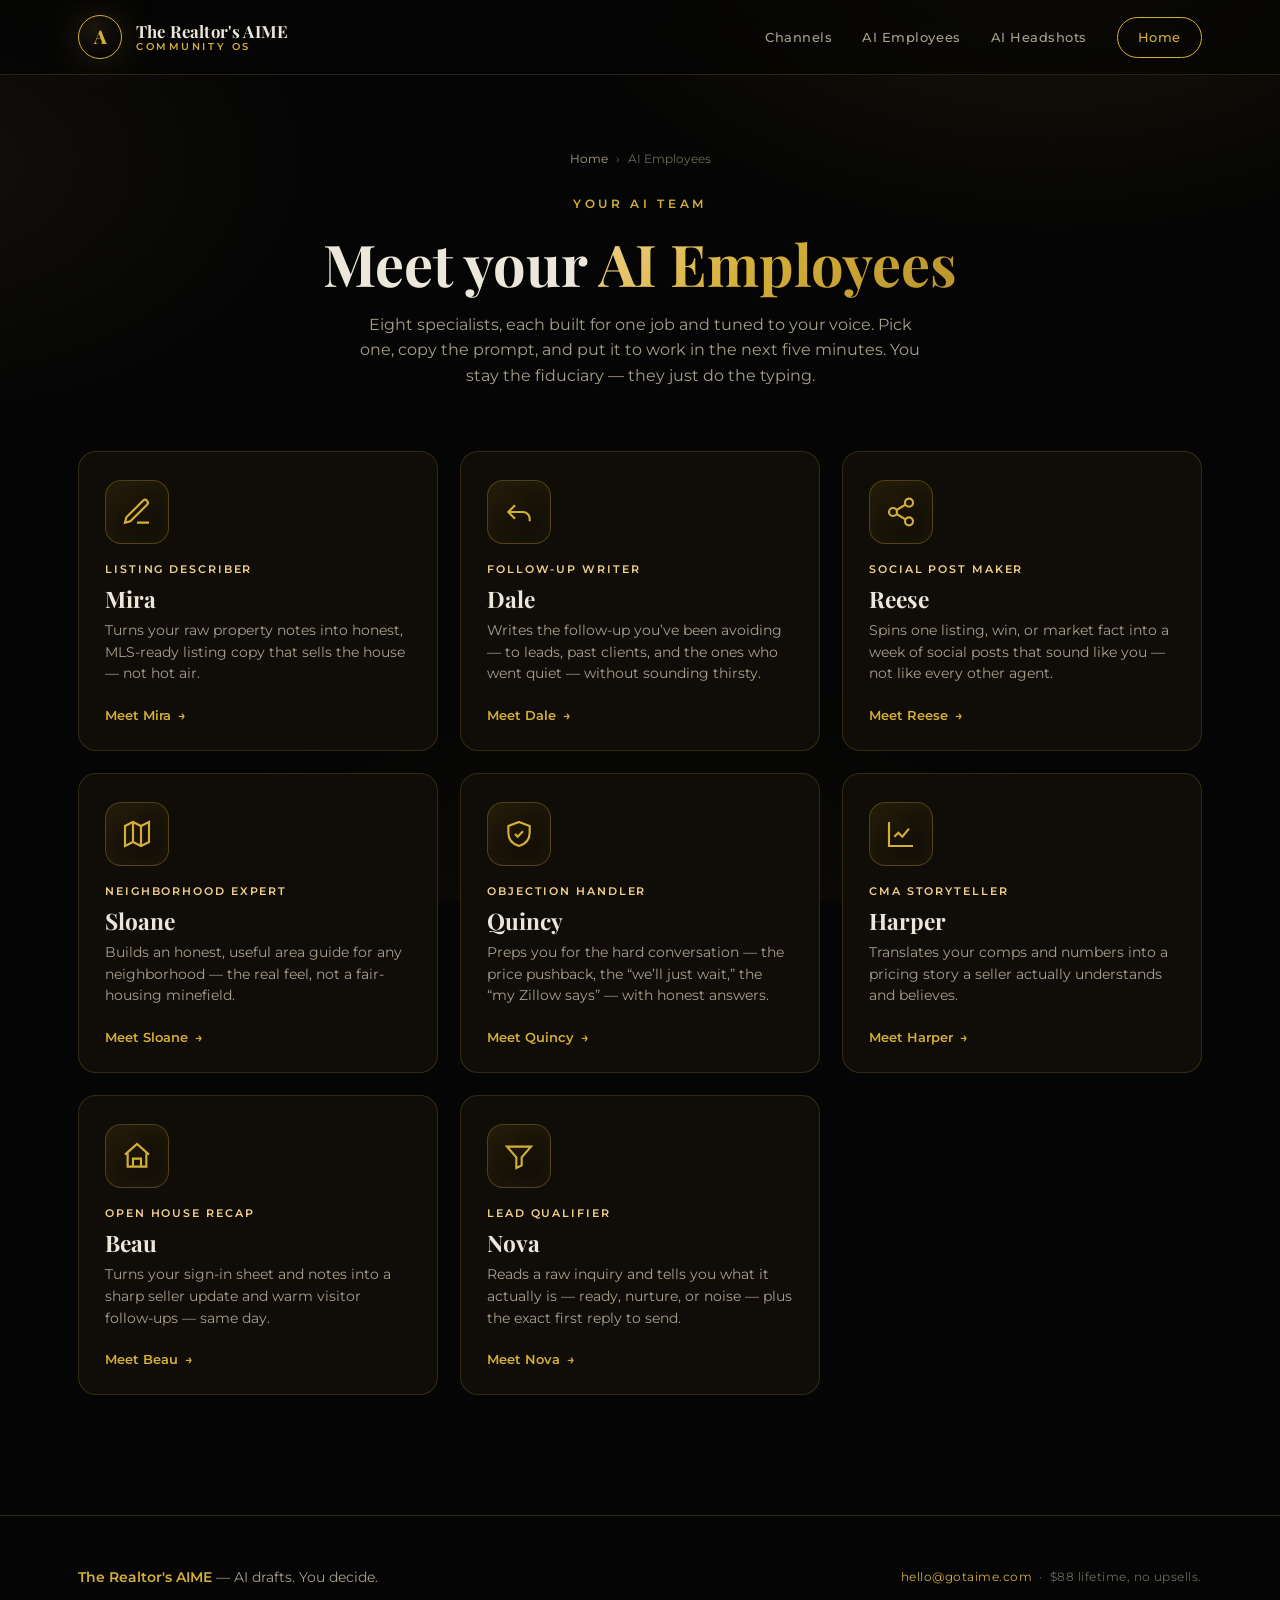
==== ai-employees.html @ 7428f598 "The Realtor's AIME — installable community PWA Gold-on-black branded community hub: channel tiles, 8" ====
<!DOCTYPE html>
<html lang="en">
<head>
  <meta charset="UTF-8" />
  <meta name="viewport" content="width=device-width, initial-scale=1.0, viewport-fit=cover" />
  <title>AI Employees · The Realtor's AIME</title>
  <meta name="description" content="Meet your AI team — listing copy, follow-ups, social, CMAs and more. Each one comes with a real, ready-to-paste prompt built for realtors." />

  <!-- PWA -->
  <link rel="manifest" href="manifest.webmanifest" />
  <meta name="theme-color" content="#050505" />
  <meta name="apple-mobile-web-app-capable" content="yes" />
  <meta name="apple-mobile-web-app-status-bar-style" content="black-translucent" />
  <meta name="apple-mobile-web-app-title" content="Realtor's AIME" />
  <link rel="apple-touch-icon" href="assets/img/apple-touch-icon.png" />
  <link rel="icon" type="image/png" href="assets/img/favicon-48.png" />

  <link rel="preconnect" href="https://fonts.googleapis.com" />
  <link rel="preconnect" href="https://fonts.gstatic.com" crossorigin />
  <link href="https://fonts.googleapis.com/css2?family=Playfair+Display:wght@600;700;800&family=Montserrat:wght@400;500;600;700&display=swap" rel="stylesheet" />
  <link rel="stylesheet" href="assets/css/styles.css" />
</head>
<body>

  <!-- ============ HEADER ============ -->
  <header class="site-header">
    <div class="wrap">
      <a class="brand-lockup" href="index.html">
        <span class="emblem"><span>A</span></span>
        <span class="brand-names">
          <span class="b1">The Realtor's AIME</span>
          <span class="b2">Community OS</span>
        </span>
      </a>
      <nav class="header-nav">
        <a href="index.html#channels">Channels</a>
        <a href="ai-employees.html">AI Employees</a>
        <a href="https://headshots.gotaime.com" target="_blank" rel="noopener">AI Headshots</a>
        <button class="install-btn" id="installBtn" hidden type="button">Install app</button>
        <a class="header-cta" href="index.html">Home</a>
      </nav>
    </div>
  </header>

  <!-- ============ PAGE HERO ============ -->
  <section class="page-hero">
    <div class="wrap">
      <div class="breadcrumb">
        <a href="index.html">Home</a> <span>&rsaquo;</span> <span>AI Employees</span>
      </div>
      <div class="eyebrow" style="margin-bottom:18px;">Your AI Team</div>
      <h1>Meet your <span class="gold-text">AI Employees</span></h1>
      <p>
        Eight specialists, each built for one job and tuned to your voice. Pick one,
        copy the prompt, and put it to work in the next five minutes. You stay the
        fiduciary — they just do the typing.
      </p>
    </div>
  </section>

  <!-- ============ GALLERY + DETAIL (hash-routed) ============ -->
  <main class="wrap">
    <!-- Gallery (default view) -->
    <div id="gallery-wrap">
      <section class="employee-grid" id="employee-gallery"><!-- cards injected by app.js --></section>
    </div>

    <!-- Detail view (swaps in on #employee-id) -->
    <section class="detail-view" id="employee-detail"><!-- injected by app.js --></section>
  </main>

  <!-- ============ FOOTER ============ -->
  <footer class="site-footer">
    <div class="wrap">
      <div class="footer-tag">
        <strong>The Realtor's AIME</strong> — AI drafts. You decide.
      </div>
      <div class="footer-meta">
        <a href="mailto:hello@gotaime.com">hello@gotaime.com</a> &nbsp;·&nbsp; $88 lifetime, no upsells.
      </div>
    </div>
  </footer>

  <script src="assets/js/employees.js"></script>
  <script src="assets/js/app.js"></script>
  <script src="assets/js/pwa.js"></script>
</body>
</html>
---- assets/css/styles.css ----
/* =====================================================================
   The Realtor's AIME — Community OS
   Brand: Classic GOLD on BLACK (sub-brand, NOT parent rose gold)
   Fonts: Playfair Display (serif headers) + Montserrat (sans body)
   ===================================================================== */

:root {
  /* Core palette (from the build brief) */
  --black:        #050505;   /* Midnight Black — base background */
  --gold:         #D4AF37;   /* Luxury Gold metallic — primary */
  --champagne:    #F1D18A;   /* Champagne Gold — secondary */
  --glow:         #FFD76A;   /* Accent Glow Gold — highlights */

  /* Supporting tones */
  --near-black:   #0C0A07;
  --panel:        #100D08;
  --panel-2:      #15110A;
  --hairline:     rgba(212, 175, 55, 0.18);
  --hairline-2:   rgba(212, 175, 55, 0.32);
  --text:         #ECE7DA;
  --text-muted:   #A89F8C;
  --text-dim:     #6E685A;

  /* Effects */
  --gold-grad:    linear-gradient(135deg, #F1D18A 0%, #D4AF37 45%, #B8932E 100%);
  --gold-grad-soft: linear-gradient(135deg, rgba(241,209,138,0.16), rgba(212,175,55,0.04));
  --glow-shadow:  0 0 40px rgba(212, 175, 55, 0.18);
  --card-shadow:  0 18px 50px rgba(0, 0, 0, 0.55);

  --serif: 'Playfair Display', Georgia, serif;
  --sans:  'Montserrat', -apple-system, BlinkMacSystemFont, 'Segoe UI', sans-serif;

  --radius:   18px;
  --radius-sm: 12px;
  --maxw:     1180px;
}

* { box-sizing: border-box; margin: 0; padding: 0; }

html { scroll-behavior: smooth; }

body {
  font-family: var(--sans);
  background: var(--black);
  color: var(--text);
  line-height: 1.6;
  -webkit-font-smoothing: antialiased;
  overflow-x: hidden;
}

/* Ambient gold glow fields layered over the black */
body::before {
  content: '';
  position: fixed;
  inset: 0;
  z-index: 0;
  pointer-events: none;
  background:
    radial-gradient(900px 540px at 82% -8%, rgba(212,175,55,0.10), transparent 60%),
    radial-gradient(760px 500px at -6% 18%, rgba(241,209,138,0.06), transparent 55%),
    radial-gradient(1000px 700px at 50% 120%, rgba(255,215,106,0.05), transparent 60%);
}

img { max-width: 100%; display: block; }
a { color: inherit; text-decoration: none; }

.wrap {
  position: relative;
  z-index: 1;
  width: 100%;
  max-width: var(--maxw);
  margin: 0 auto;
  padding: 0 28px;
}

/* ---------- Typography helpers ---------- */
h1, h2, h3 { font-family: var(--serif); font-weight: 700; line-height: 1.12; }

.eyebrow {
  font-family: var(--sans);
  font-size: 0.72rem;
  letter-spacing: 0.32em;
  text-transform: uppercase;
  color: var(--gold);
  font-weight: 600;
}

.gold-text {
  background: var(--gold-grad);
  -webkit-background-clip: text;
  background-clip: text;
  -webkit-text-fill-color: transparent;
  color: var(--gold);
}

/* =====================================================================
   HEADER
   ===================================================================== */
.site-header {
  position: sticky;
  top: 0;
  z-index: 50;
  backdrop-filter: blur(14px);
  background: rgba(5, 5, 5, 0.72);
  border-bottom: 1px solid var(--hairline);
}
.site-header .wrap {
  display: flex;
  align-items: center;
  justify-content: space-between;
  height: 74px;
}
.brand-lockup { display: flex; align-items: center; gap: 14px; }

.emblem {
  width: 44px; height: 44px;
  border-radius: 50%;
  display: grid; place-items: center;
  background: radial-gradient(circle at 35% 30%, #1c160b, #050505 75%);
  border: 1.5px solid var(--gold);
  box-shadow: var(--glow-shadow);
  flex-shrink: 0;
}
.emblem span {
  font-family: var(--serif);
  font-weight: 800;
  font-size: 1.18rem;
  color: var(--gold);
  line-height: 1;
}
.brand-names { display: flex; flex-direction: column; line-height: 1.1; }
.brand-names .b1 {
  font-family: var(--serif);
  font-size: 1.05rem;
  font-weight: 700;
  color: var(--text);
  letter-spacing: 0.01em;
}
.brand-names .b2 {
  font-size: 0.62rem;
  letter-spacing: 0.26em;
  text-transform: uppercase;
  color: var(--gold);
  font-weight: 600;
}

.header-nav { display: flex; align-items: center; gap: 30px; }
.header-nav a {
  font-size: 0.82rem;
  font-weight: 500;
  color: var(--text-muted);
  letter-spacing: 0.04em;
  transition: color 0.2s;
}
.header-nav a:hover { color: var(--gold); }
.header-cta {
  padding: 9px 20px;
  border-radius: 100px;
  border: 1px solid var(--gold);
  color: var(--gold) !important;
  font-weight: 600;
}
.header-cta:hover { background: var(--gold-grad); color: var(--black) !important; }

/* =====================================================================
   HERO (home hub)
   ===================================================================== */
.hero {
  position: relative;
  padding: 96px 0 60px;
  text-align: center;
}
.hero .eyebrow { margin-bottom: 22px; }
.hero h1 {
  font-size: clamp(2.6rem, 6.2vw, 4.7rem);
  letter-spacing: -0.015em;
  margin-bottom: 22px;
}
.hero h1 .line2 { display: block; }
.hero p.lede {
  max-width: 640px;
  margin: 0 auto 14px;
  color: var(--text-muted);
  font-size: 1.08rem;
}
.hero .sub {
  color: var(--text-dim);
  font-size: 0.86rem;
  letter-spacing: 0.04em;
}

.hairline-divider {
  width: 100%;
  height: 1px;
  background: linear-gradient(90deg, transparent, var(--hairline-2), transparent);
  margin: 44px 0;
}

/* =====================================================================
   CHANNEL TILES (the core "each channel = its own page" concept)
   ===================================================================== */
.section-head { text-align: center; margin-bottom: 46px; }
.section-head h2 {
  font-size: clamp(1.9rem, 3.6vw, 2.7rem);
  margin-bottom: 14px;
}
.section-head p {
  color: var(--text-muted);
  max-width: 560px;
  margin: 0 auto;
}

.channel-grid {
  display: grid;
  grid-template-columns: repeat(3, 1fr);
  gap: 22px;
  padding-bottom: 30px;
}

.channel-tile {
  position: relative;
  display: flex;
  flex-direction: column;
  justify-content: space-between;
  min-height: 232px;
  padding: 28px;
  border-radius: var(--radius);
  background: var(--panel);
  border: 1px solid var(--hairline);
  overflow: hidden;
  transition: transform 0.32s cubic-bezier(.2,.7,.3,1), border-color 0.3s, box-shadow 0.32s;
}
.channel-tile::after {
  content: '';
  position: absolute;
  inset: 0;
  background: var(--gold-grad-soft);
  opacity: 0;
  transition: opacity 0.32s;
  pointer-events: none;
}
.channel-tile:hover {
  transform: translateY(-7px);
  border-color: var(--hairline-2);
  box-shadow: var(--card-shadow), var(--glow-shadow);
}
.channel-tile:hover::after { opacity: 1; }

.channel-tile.is-live { border-color: var(--hairline-2); }
.channel-tile.is-live::before {
  content: '';
  position: absolute;
  top: 0; left: 0; right: 0;
  height: 3px;
  background: var(--gold-grad);
}

.tile-icon {
  width: 56px; height: 56px;
  border-radius: 14px;
  display: grid; place-items: center;
  background: var(--gold-grad-soft);
  border: 1px solid var(--hairline-2);
  margin-bottom: 18px;
  position: relative;
  z-index: 1;
}
.tile-icon svg { width: 28px; height: 28px; stroke: var(--gold); fill: none; stroke-width: 1.7; }

.tile-body { position: relative; z-index: 1; }
.channel-tile h3 {
  font-size: 1.5rem;
  margin-bottom: 8px;
  color: var(--text);
}
.channel-tile p {
  font-size: 0.9rem;
  color: var(--text-muted);
  line-height: 1.5;
}

.tile-foot {
  position: relative;
  z-index: 1;
  margin-top: 22px;
  display: flex;
  align-items: center;
  justify-content: space-between;
}
.tile-link {
  font-size: 0.82rem;
  font-weight: 600;
  color: var(--gold);
  letter-spacing: 0.03em;
  display: inline-flex;
  align-items: center;
  gap: 7px;
}
.tile-link .arrow { transition: transform 0.25s; }
.channel-tile:hover .tile-link .arrow { transform: translateX(4px); }

.tile-badge {
  font-size: 0.62rem;
  letter-spacing: 0.16em;
  text-transform: uppercase;
  font-weight: 600;
  padding: 4px 10px;
  border-radius: 100px;
}
.tile-badge.live   { background: var(--gold-grad); color: var(--black); }
.tile-badge.soon   { background: rgba(168,159,140,0.12); color: var(--text-dim); border: 1px solid var(--hairline); }

/* =====================================================================
   STRIP / value row
   ===================================================================== */
.value-strip {
  display: grid;
  grid-template-columns: repeat(3, 1fr);
  gap: 1px;
  background: var(--hairline);
  border: 1px solid var(--hairline);
  border-radius: var(--radius);
  overflow: hidden;
  margin: 30px 0 80px;
}
.value-cell {
  background: var(--near-black);
  padding: 30px 26px;
  text-align: center;
}
.value-cell .num {
  font-family: var(--serif);
  font-size: 2.2rem;
  font-weight: 700;
  color: var(--gold);
  margin-bottom: 4px;
}
.value-cell .lbl {
  font-size: 0.78rem;
  letter-spacing: 0.06em;
  color: var(--text-muted);
}

/* =====================================================================
   FOOTER
   ===================================================================== */
.site-footer {
  position: relative;
  z-index: 1;
  border-top: 1px solid var(--hairline);
  padding: 50px 0 60px;
  margin-top: 30px;
}
.site-footer .wrap {
  display: flex;
  flex-wrap: wrap;
  gap: 24px;
  align-items: center;
  justify-content: space-between;
}
.footer-tag { color: var(--text-muted); font-size: 0.86rem; }
.footer-tag strong { color: var(--gold); font-weight: 600; }
.footer-meta { color: var(--text-dim); font-size: 0.78rem; letter-spacing: 0.04em; }
.footer-meta a { color: var(--gold); }

/* =====================================================================
   AI EMPLOYEES — gallery page
   ===================================================================== */
.page-hero {
  padding: 70px 0 36px;
  text-align: center;
}
.breadcrumb {
  display: inline-flex;
  align-items: center;
  gap: 8px;
  font-size: 0.78rem;
  color: var(--text-dim);
  margin-bottom: 26px;
}
.breadcrumb a { color: var(--text-muted); }
.breadcrumb a:hover { color: var(--gold); }
.page-hero h1 { font-size: clamp(2.3rem, 5vw, 3.6rem); margin-bottom: 16px; }
.page-hero p { color: var(--text-muted); max-width: 580px; margin: 0 auto; }

.employee-grid {
  display: grid;
  grid-template-columns: repeat(3, 1fr);
  gap: 22px;
  padding: 26px 0 90px;
}

.emp-card {
  position: relative;
  display: flex;
  flex-direction: column;
  padding: 28px 26px 24px;
  border-radius: var(--radius);
  background: var(--panel);
  border: 1px solid var(--hairline);
  cursor: pointer;
  overflow: hidden;
  transition: transform 0.3s cubic-bezier(.2,.7,.3,1), border-color 0.3s, box-shadow 0.3s;
}
.emp-card::after {
  content: '';
  position: absolute; inset: 0;
  background: var(--gold-grad-soft);
  opacity: 0; transition: opacity 0.3s; pointer-events: none;
}
.emp-card:hover {
  transform: translateY(-6px);
  border-color: var(--hairline-2);
  box-shadow: var(--card-shadow), var(--glow-shadow);
}
.emp-card:hover::after { opacity: 1; }

.emp-avatar {
  width: 64px; height: 64px;
  border-radius: 16px;
  display: grid; place-items: center;
  background: radial-gradient(circle at 35% 30%, #1f1809, #0a0805);
  border: 1px solid var(--hairline-2);
  margin-bottom: 18px;
  position: relative; z-index: 1;
  box-shadow: inset 0 0 22px rgba(212,175,55,0.10);
}
.emp-avatar svg { width: 32px; height: 32px; stroke: var(--gold); fill: none; stroke-width: 1.6; }

.emp-card .emp-role {
  position: relative; z-index: 1;
  font-size: 0.66rem;
  letter-spacing: 0.18em;
  text-transform: uppercase;
  color: var(--champagne);
  font-weight: 600;
  margin-bottom: 7px;
}
.emp-card h3 {
  position: relative; z-index: 1;
  font-size: 1.42rem;
  margin-bottom: 9px;
}
.emp-card .emp-does {
  position: relative; z-index: 1;
  font-size: 0.9rem;
  color: var(--text-muted);
  line-height: 1.5;
  flex-grow: 1;
}
.emp-meet {
  position: relative; z-index: 1;
  margin-top: 20px;
  display: inline-flex;
  align-items: center;
  justify-content: space-between;
  width: 100%;
}
.emp-meet .btn-ghost {
  font-size: 0.82rem;
  font-weight: 600;
  color: var(--gold);
  display: inline-flex;
  align-items: center;
  gap: 7px;
}
.emp-meet .arrow { transition: transform 0.25s; }
.emp-card:hover .emp-meet .arrow { transform: translateX(4px); }

/* =====================================================================
   EMPLOYEE DETAIL VIEW (hash-routed, swaps in over gallery)
   ===================================================================== */
.detail-view { display: none; padding: 60px 0 90px; }
.detail-view.active { display: block; animation: fadeUp 0.4s ease; }

@keyframes fadeUp {
  from { opacity: 0; transform: translateY(16px); }
  to   { opacity: 1; transform: translateY(0); }
}

.back-link {
  display: inline-flex;
  align-items: center;
  gap: 9px;
  font-size: 0.82rem;
  font-weight: 600;
  color: var(--text-muted);
  margin-bottom: 34px;
  transition: color 0.2s, gap 0.2s;
}
.back-link:hover { color: var(--gold); gap: 13px; }

.detail-head {
  display: flex;
  align-items: flex-start;
  gap: 26px;
  margin-bottom: 38px;
  flex-wrap: wrap;
}
.detail-avatar {
  width: 92px; height: 92px;
  border-radius: 22px;
  display: grid; place-items: center;
  background: radial-gradient(circle at 35% 30%, #221a09, #0a0805);
  border: 1.5px solid var(--gold);
  box-shadow: var(--glow-shadow);
  flex-shrink: 0;
}
.detail-avatar svg { width: 46px; height: 46px; stroke: var(--gold); fill: none; stroke-width: 1.5; }

.detail-titles { flex: 1; min-width: 260px; }
.detail-titles .emp-role {
  font-size: 0.7rem;
  letter-spacing: 0.2em;
  text-transform: uppercase;
  color: var(--champagne);
  font-weight: 600;
  margin-bottom: 8px;
}
.detail-titles h1 { font-size: clamp(2rem, 4.4vw, 3rem); margin-bottom: 12px; }
.detail-titles .tagline { color: var(--text-muted); font-size: 1.04rem; max-width: 620px; }

.detail-grid {
  display: grid;
  grid-template-columns: 1.55fr 1fr;
  gap: 30px;
  align-items: start;
}

.detail-panel {
  background: var(--panel);
  border: 1px solid var(--hairline);
  border-radius: var(--radius);
  padding: 30px 30px 32px;
}
.detail-panel h4 {
  font-family: var(--sans);
  font-size: 0.74rem;
  letter-spacing: 0.18em;
  text-transform: uppercase;
  color: var(--gold);
  font-weight: 600;
  margin-bottom: 18px;
  display: flex; align-items: center; gap: 10px;
}
.detail-panel h4::before {
  content: '';
  width: 22px; height: 2px;
  background: var(--gold-grad);
  display: inline-block;
}

.detail-panel ul { list-style: none; }
.detail-panel li {
  position: relative;
  padding-left: 26px;
  margin-bottom: 13px;
  color: var(--text-muted);
  font-size: 0.93rem;
  line-height: 1.55;
}
.detail-panel li::before {
  content: '';
  position: absolute;
  left: 4px; top: 9px;
  width: 7px; height: 7px;
  border-radius: 50%;
  background: var(--gold-grad);
}

/* Prompt box — matches OG: black bg, gold border, floating label, copy button */
.prompt-box {
  position: relative;
  background: var(--black);
  border: 1px solid var(--hairline-2);
  border-radius: var(--radius-sm);
  padding: 30px 24px 24px;
  margin-top: 6px;
}
.prompt-label {
  position: absolute;
  top: -11px; left: 20px;
  background: var(--gold-grad);
  color: var(--black);
  font-size: 0.64rem;
  letter-spacing: 0.16em;
  text-transform: uppercase;
  font-weight: 700;
  padding: 4px 13px;
  border-radius: 100px;
}
.copy-button {
  position: absolute;
  top: 14px; right: 14px;
  background: transparent;
  border: 1px solid var(--hairline-2);
  color: var(--gold);
  font-family: var(--sans);
  font-size: 0.72rem;
  font-weight: 600;
  letter-spacing: 0.04em;
  padding: 7px 14px;
  border-radius: 100px;
  cursor: pointer;
  transition: all 0.2s;
}
.copy-button:hover { background: var(--gold-grad); color: var(--black); border-color: transparent; }
.copy-button.copied { background: var(--gold-grad); color: var(--black); border-color: transparent; }

.prompt-text {
  font-family: 'SFMono-Regular', ui-monospace, 'Cascadia Code', Consolas, monospace;
  font-size: 0.84rem;
  line-height: 1.7;
  color: var(--text);
  white-space: pre-wrap;
  word-wrap: break-word;
  margin-top: 12px;
}

.detail-side .detail-panel + .detail-panel { margin-top: 22px; }

.fid-note {
  margin-top: 22px;
  background: var(--gold-grad-soft);
  border: 1px solid var(--hairline-2);
  border-radius: var(--radius-sm);
  padding: 20px 22px;
}
.fid-note .t {
  font-family: var(--serif);
  font-size: 1.02rem;
  color: var(--gold);
  margin-bottom: 6px;
}
.fid-note p { font-size: 0.86rem; color: var(--text-muted); }

.tag-row { display: flex; flex-wrap: wrap; gap: 9px; }
.chip {
  font-size: 0.72rem;
  color: var(--champagne);
  border: 1px solid var(--hairline);
  background: rgba(241,209,138,0.04);
  padding: 6px 13px;
  border-radius: 100px;
}

/* =====================================================================
   RESPONSIVE
   ===================================================================== */
@media (max-width: 940px) {
  .channel-grid, .employee-grid { grid-template-columns: repeat(2, 1fr); }
  .detail-grid { grid-template-columns: 1fr; }
  .value-strip { grid-template-columns: 1fr; }
}
@media (max-width: 620px) {
  .wrap { padding: 0 18px; }
  .header-nav { gap: 16px; }
  .header-nav a:not(.header-cta) { display: none; }
  .channel-grid, .employee-grid { grid-template-columns: 1fr; }
  .hero { padding: 64px 0 40px; }
  .detail-head { gap: 18px; }
  .detail-avatar { width: 72px; height: 72px; }
  .hero-wordmark { width: 200px; }
}

/* =====================================================================
   ADDED: hero wordmark image + PWA install button
   ===================================================================== */
.hero-wordmark {
  width: 300px;
  max-width: 70%;
  height: auto;
  margin: 0 auto 26px;
  filter: drop-shadow(0 8px 40px rgba(212, 175, 55, 0.22));
  animation: floatIn 0.9s cubic-bezier(.2,.7,.3,1) both;
}
@keyframes floatIn {
  from { opacity: 0; transform: translateY(14px) scale(0.98); }
  to   { opacity: 1; transform: translateY(0) scale(1); }
}

.install-btn {
  font-family: var(--sans);
  font-size: 0.8rem;
  font-weight: 600;
  letter-spacing: 0.03em;
  color: var(--black);
  background: var(--gold-grad);
  border: none;
  padding: 9px 18px;
  border-radius: 100px;
  cursor: pointer;
  transition: transform 0.2s, box-shadow 0.2s;
}
.install-btn:hover { transform: translateY(-1px); box-shadow: var(--glow-shadow); }
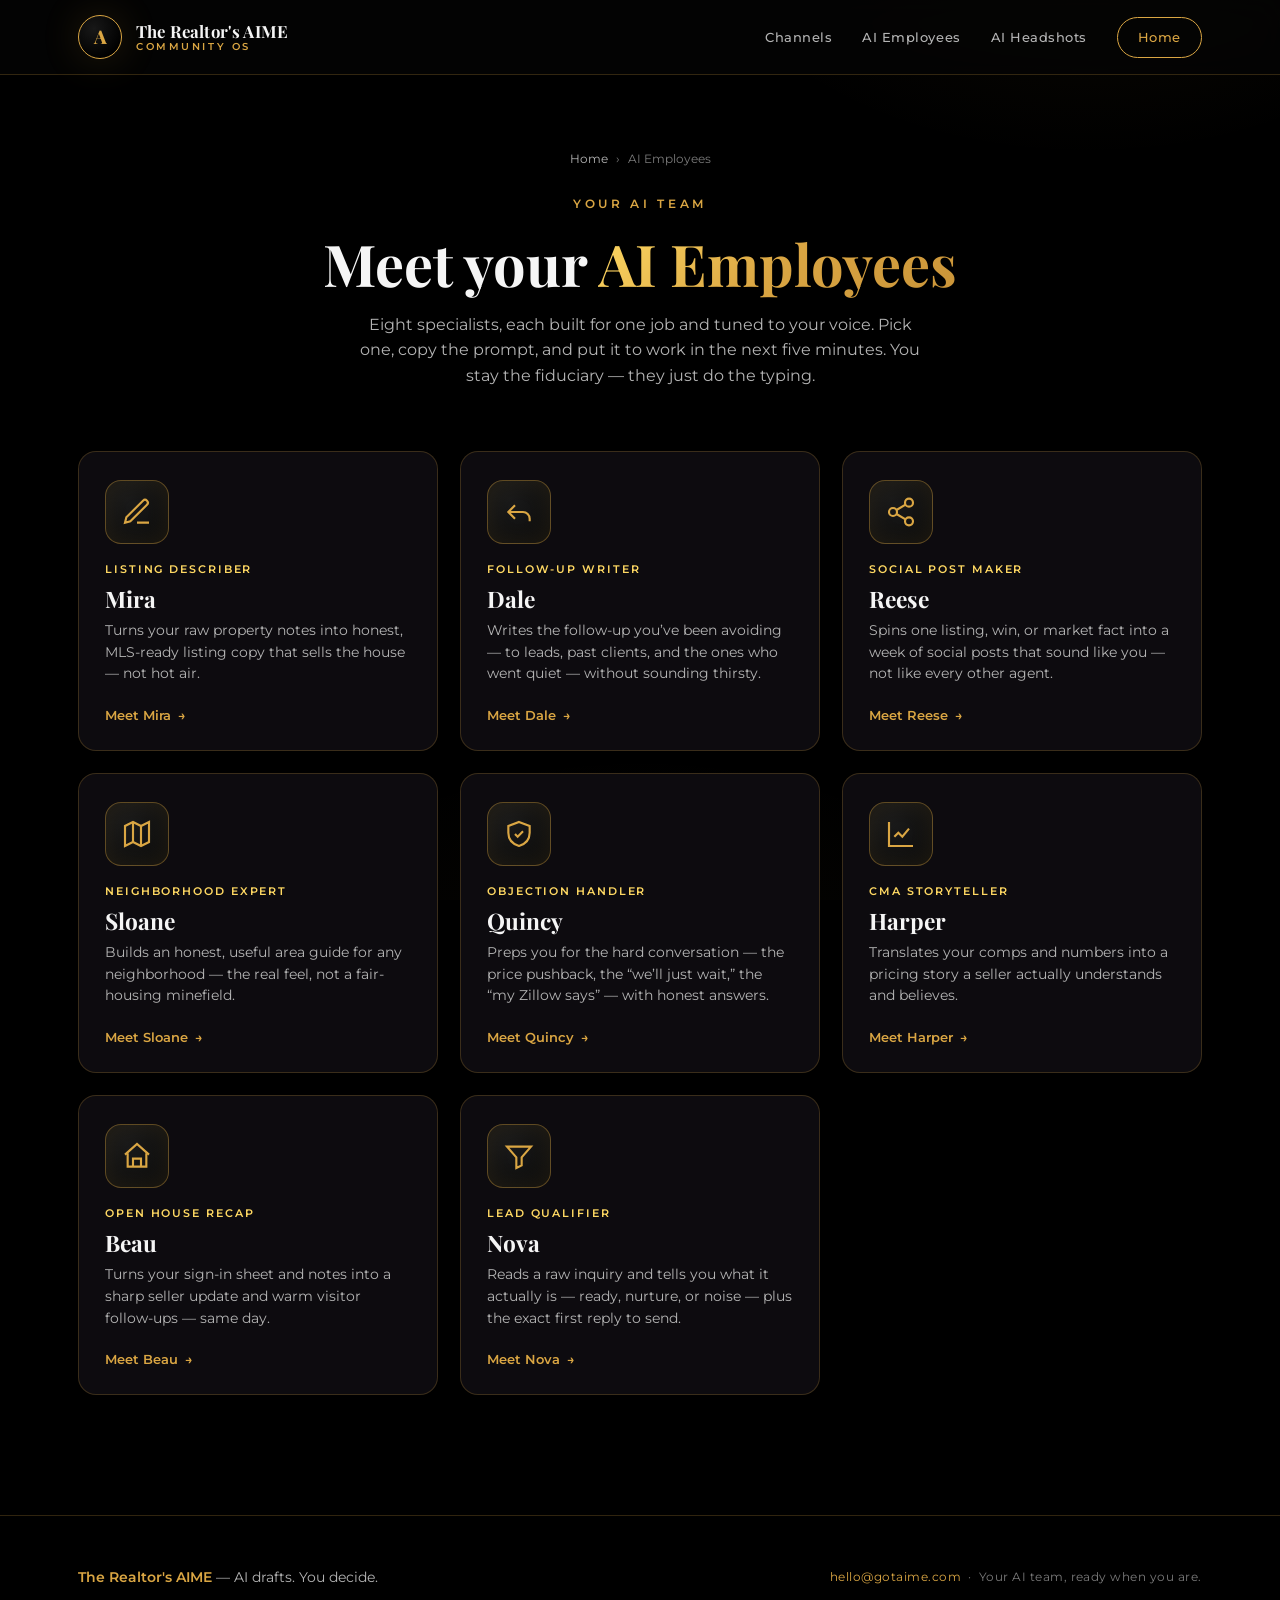
==== commit 1ccc3eca: "Member hub: exact AIME gold (#DAA643) + Start Here leads, remove all sales Color: retune to Charli's" ====
--- a/ai-employees.html
+++ b/ai-employees.html
@@ -76,7 +76,7 @@
         <strong>The Realtor's AIME</strong> — AI drafts. You decide.
       </div>
       <div class="footer-meta">
-        <a href="mailto:hello@gotaime.com">hello@gotaime.com</a> &nbsp;·&nbsp; $88 lifetime, no upsells.
+        <a href="mailto:hello@gotaime.com">hello@gotaime.com</a> &nbsp;·&nbsp; Your AI team, ready when you are.
       </div>
     </div>
   </footer>
--- a/assets/css/styles.css
+++ b/assets/css/styles.css
@@ -5,27 +5,30 @@
    ===================================================================== */
 
 :root {
-  /* Core palette (from the build brief) */
-  --black:        #050505;   /* Midnight Black — base background */
-  --gold:         #D4AF37;   /* Luxury Gold metallic — primary */
-  --champagne:    #F1D18A;   /* Champagne Gold — secondary */
-  --glow:         #FFD76A;   /* Accent Glow Gold — highlights */
-
-  /* Supporting tones */
-  --near-black:   #0C0A07;
-  --panel:        #100D08;
-  --panel-2:      #15110A;
-  --hairline:     rgba(212, 175, 55, 0.18);
-  --hairline-2:   rgba(212, 175, 55, 0.32);
-  --text:         #ECE7DA;
-  --text-muted:   #A89F8C;
-  --text-dim:     #6E685A;
-
-  /* Effects */
-  --gold-grad:    linear-gradient(135deg, #F1D18A 0%, #D4AF37 45%, #B8932E 100%);
-  --gold-grad-soft: linear-gradient(135deg, rgba(241,209,138,0.16), rgba(212,175,55,0.04));
-  --glow-shadow:  0 0 40px rgba(212, 175, 55, 0.18);
-  --card-shadow:  0 18px 50px rgba(0, 0, 0, 0.55);
+  /* Core palette — CHARLI'S EXACT AIME GOLD on pure/near black.
+     From AIME_Global_Instructions.md. Clean black + white + gold.
+     NO #D4AF37, NO champagne, NO brown-gold (#9A6A27 retired). */
+  --black:        #000000;   /* Pure Black — base background */
+  --gold:         #DAA643;   /* Primary Gold (AIME) — primary accent */
+  --champagne:    #FFD963;   /* Gold Highlight (alias kept for accents) */
+  --glow:         #FFD963;   /* Gold Highlight — highlights */
+  --deep:         #CA9438;   /* Deep Gold */
+
+  /* Supporting tones — NEUTRAL near-black (no brown tint) + CLEAN WHITE text */
+  --near-black:   #0D0B0F;   /* Near Black (AIME) */
+  --panel:        #0D0B0F;
+  --panel-2:      #141118;
+  --hairline:     rgba(218, 166, 67, 0.22);
+  --hairline-2:   rgba(218, 166, 67, 0.40);
+  --text:         #F5F5F5;   /* clean off-white — NOT beige/tan */
+  --text-muted:   #B4B4B4;   /* neutral gray */
+  --text-dim:     #7A7A7A;   /* neutral dim gray */
+
+  /* Effects — gradient = highlight -> primary -> deep gold (no brown midtone) */
+  --gold-grad:    linear-gradient(135deg, #FFD963 0%, #DAA643 50%, #CA9438 100%);
+  --gold-grad-soft: linear-gradient(135deg, rgba(218,166,67,0.10), rgba(218,166,67,0.02));
+  --glow-shadow:  0 0 40px rgba(218, 166, 67, 0.16);
+  --card-shadow:  0 18px 50px rgba(0, 0, 0, 0.6);
 
   --serif: 'Playfair Display', Georgia, serif;
   --sans:  'Montserrat', -apple-system, BlinkMacSystemFont, 'Segoe UI', sans-serif;
@@ -48,7 +51,8 @@
   overflow-x: hidden;
 }
 
-/* Ambient gold glow fields layered over the black */
+/* Ambient glow — PURE gold only, low alpha, over pure black (no champagne/amber
+   midtones that muddied to brown). Subtle gold light, not a tan wash. */
 body::before {
   content: '';
   position: fixed;
@@ -56,9 +60,8 @@
   z-index: 0;
   pointer-events: none;
   background:
-    radial-gradient(900px 540px at 82% -8%, rgba(212,175,55,0.10), transparent 60%),
-    radial-gradient(760px 500px at -6% 18%, rgba(241,209,138,0.06), transparent 55%),
-    radial-gradient(1000px 700px at 50% 120%, rgba(255,215,106,0.05), transparent 60%);
+    radial-gradient(640px 400px at 85% -10%, rgba(218,166,67,0.06), transparent 62%),
+    radial-gradient(720px 520px at 50% 120%, rgba(218,166,67,0.04), transparent 64%);
 }
 
 img { max-width: 100%; display: block; }
@@ -116,7 +119,7 @@
   width: 44px; height: 44px;
   border-radius: 50%;
   display: grid; place-items: center;
-  background: radial-gradient(circle at 35% 30%, #1c160b, #050505 75%);
+  background: radial-gradient(circle at 35% 30%, #181818, #000000 75%);
   border: 1.5px solid var(--gold);
   box-shadow: var(--glow-shadow);
   flex-shrink: 0;
@@ -419,11 +422,11 @@
   width: 64px; height: 64px;
   border-radius: 16px;
   display: grid; place-items: center;
-  background: radial-gradient(circle at 35% 30%, #1f1809, #0a0805);
+  background: radial-gradient(circle at 35% 30%, #1a1a1a, #0a0a0a);
   border: 1px solid var(--hairline-2);
   margin-bottom: 18px;
   position: relative; z-index: 1;
-  box-shadow: inset 0 0 22px rgba(212,175,55,0.10);
+  box-shadow: inset 0 0 22px rgba(218,166,67,0.10);
 }
 .emp-avatar svg { width: 32px; height: 32px; stroke: var(--gold); fill: none; stroke-width: 1.6; }
 
@@ -501,7 +504,7 @@
   width: 92px; height: 92px;
   border-radius: 22px;
   display: grid; place-items: center;
-  background: radial-gradient(circle at 35% 30%, #221a09, #0a0805);
+  background: radial-gradient(circle at 35% 30%, #1c1c1c, #0a0a0a);
   border: 1.5px solid var(--gold);
   box-shadow: var(--glow-shadow);
   flex-shrink: 0;
@@ -639,7 +642,7 @@
   font-size: 0.72rem;
   color: var(--champagne);
   border: 1px solid var(--hairline);
-  background: rgba(241,209,138,0.04);
+  background: rgba(218,166,67,0.05);
   padding: 6px 13px;
   border-radius: 100px;
 }
@@ -671,7 +674,7 @@
   max-width: 70%;
   height: auto;
   margin: 0 auto 26px;
-  filter: drop-shadow(0 8px 40px rgba(212, 175, 55, 0.22));
+  filter: drop-shadow(0 8px 40px rgba(218, 166, 67, 0.22));
   animation: floatIn 0.9s cubic-bezier(.2,.7,.3,1) both;
 }
 @keyframes floatIn {
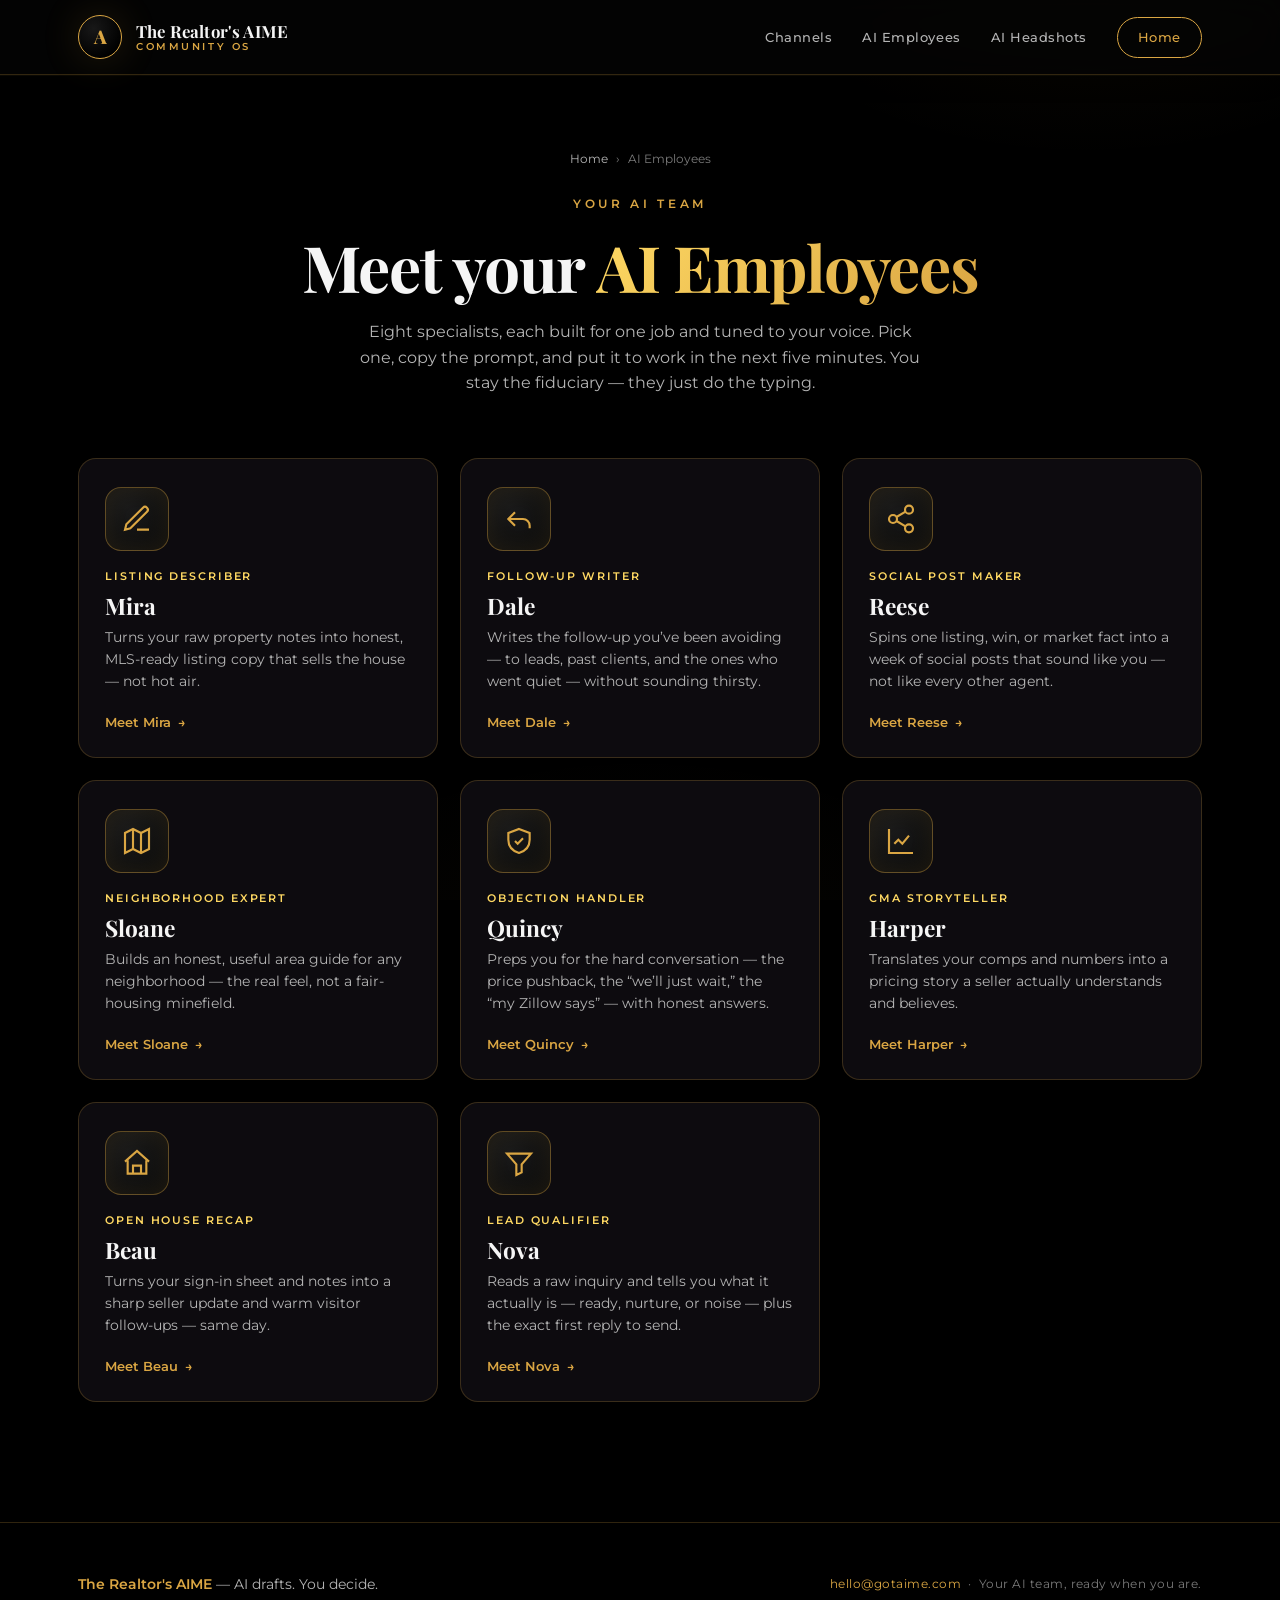
==== commit f05cb7f2: "Add premium flair: hero glow + grid, metallic shimmer, scroll reveals, glow buttons - Layered radial" ====
--- a/ai-employees.html
+++ b/ai-employees.html
@@ -84,5 +84,6 @@
   <script src="assets/js/employees.js"></script>
   <script src="assets/js/app.js"></script>
   <script src="assets/js/pwa.js"></script>
+  <script src="assets/js/flair.js"></script>
 </body>
 </html>
--- a/assets/css/styles.css
+++ b/assets/css/styles.css
@@ -695,4 +695,108 @@
   cursor: pointer;
   transition: transform 0.2s, box-shadow 0.2s;
 }
-.install-btn:hover { transform: translateY(-1px); box-shadow: var(--glow-shadow); }
+.install-btn:hover { transform: translateY(-1px); box-shadow: 0 0 26px rgba(218,166,67,0.40); }
+
+/* =====================================================================
+   FLAIR — premium real-website polish (gold on black, clean, no brown)
+   ===================================================================== */
+
+/* Metallic shimmer sweep across accent text + wordmark */
+.gold-text {
+  background-size: 220% auto;
+  animation: shimmerText 7s linear infinite;
+}
+@keyframes shimmerText { to { background-position: 220% center; } }
+
+.hero-wordmark {
+  position: relative;
+}
+.hero-wordmark::after {
+  content: '';
+  position: absolute; inset: 0;
+  background: linear-gradient(115deg, transparent 30%, rgba(255,217,99,0.55) 48%, transparent 66%);
+  mix-blend-mode: screen;
+  transform: translateX(-120%);
+  animation: sheen 6.5s ease-in-out 1.2s infinite;
+  pointer-events: none;
+}
+@keyframes sheen {
+  0%, 18% { transform: translateX(-120%); }
+  34%, 100% { transform: translateX(120%); }
+}
+
+/* Richer hero: layered glow + faint brand grid texture behind the headline */
+.hero { isolation: isolate; }
+.hero::before {
+  content: '';
+  position: absolute; left: 0; right: 0; top: -8%;
+  height: 600px; z-index: -1; pointer-events: none;
+  background:
+    radial-gradient(640px 320px at 50% 20%, rgba(218,166,67,0.18), transparent 70%),
+    radial-gradient(960px 440px at 50% 2%, rgba(255,217,99,0.07), transparent 72%);
+}
+.hero::after {
+  content: '';
+  position: absolute; inset: 0; z-index: -1; pointer-events: none; opacity: 0.55;
+  background-image:
+    linear-gradient(rgba(218,166,67,0.055) 1px, transparent 1px),
+    linear-gradient(90deg, rgba(218,166,67,0.055) 1px, transparent 1px);
+  background-size: 48px 48px;
+  -webkit-mask-image: radial-gradient(circle at 50% 28%, #000 0%, transparent 60%);
+          mask-image: radial-gradient(circle at 50% 28%, #000 0%, transparent 60%);
+}
+
+/* More dramatic hero type */
+.hero h1 { font-size: clamp(2.8rem, 7vw, 5.4rem); letter-spacing: -0.02em; }
+.page-hero h1 { font-size: clamp(2.5rem, 5.4vw, 4rem); letter-spacing: -0.02em; }
+
+/* Tiles & cards: gradient top accent on hover + deeper brand glow */
+.channel-tile, .emp-card { transition: transform 0.34s cubic-bezier(.2,.7,.3,1), border-color 0.3s, box-shadow 0.34s; }
+.channel-tile:hover, .emp-card:hover {
+  box-shadow: var(--card-shadow), 0 0 36px rgba(218,166,67,0.20);
+}
+.channel-tile:not(.is-live)::after,
+.emp-card::after { z-index: 0; }
+.channel-tile:not(.is-live) { position: relative; }
+.channel-tile:not(.is-live)::before,
+.emp-card::before {
+  content: '';
+  position: absolute; top: 0; left: 0; right: 0; height: 2px;
+  background: var(--gold-grad);
+  transform: scaleX(0); transform-origin: left;
+  transition: transform 0.4s cubic-bezier(.2,.7,.3,1);
+  z-index: 2;
+}
+.channel-tile:not(.is-live):hover::before,
+.emp-card:hover::before { transform: scaleX(1); }
+
+/* Glowing brand buttons */
+.header-cta { transition: background 0.25s, color 0.25s, box-shadow 0.25s, transform 0.2s; }
+.header-cta:hover { box-shadow: 0 0 28px rgba(218,166,67,0.40); transform: translateY(-1px); }
+.copy-button:hover { box-shadow: 0 0 22px rgba(218,166,67,0.40); }
+
+/* Divider with a soft brand glow + center node */
+.hairline-divider { position: relative; box-shadow: 0 0 16px rgba(218,166,67,0.22); }
+.hairline-divider::after {
+  content: ''; position: absolute; top: 50%; left: 50%;
+  width: 6px; height: 6px; border-radius: 50%;
+  transform: translate(-50%, -50%);
+  background: var(--gold-grad); box-shadow: 0 0 14px rgba(218,166,67,0.6);
+}
+
+/* Refined sticky-nav glass */
+.site-header { box-shadow: 0 1px 0 rgba(218,166,67,0.05), 0 10px 30px -18px rgba(0,0,0,0.9); }
+
+/* Scroll-reveal entrance (added by flair.js; gracefully off without JS) */
+.flair-on .reveal {
+  opacity: 0; transform: translateY(22px);
+  transition: opacity 0.6s ease, transform 0.7s cubic-bezier(.2,.7,.3,1);
+  will-change: opacity, transform;
+}
+.flair-on .reveal.in { opacity: 1; transform: none; }
+
+@media (prefers-reduced-motion: reduce) {
+  .gold-text, .hero-wordmark::after { animation: none; }
+  .hero-wordmark::after { display: none; }
+  .flair-on .reveal { opacity: 1; transform: none; transition: none; }
+}
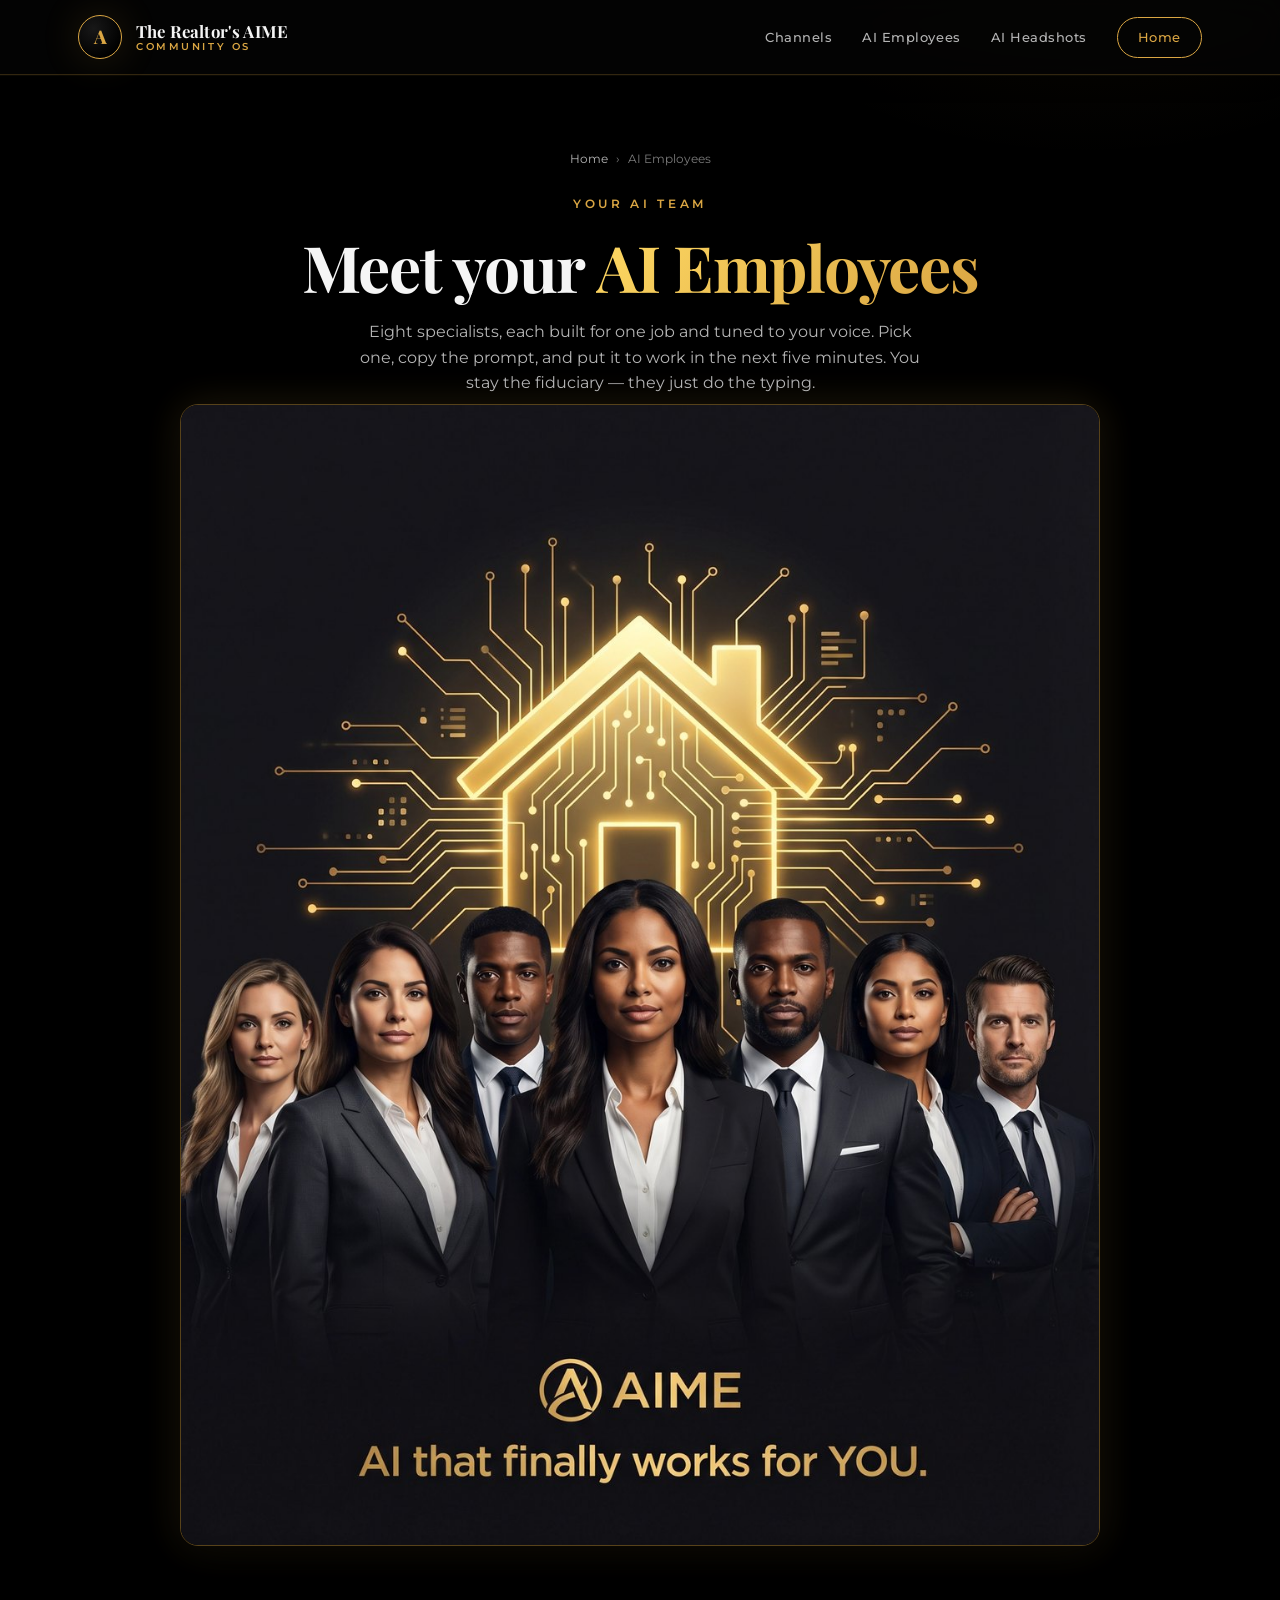
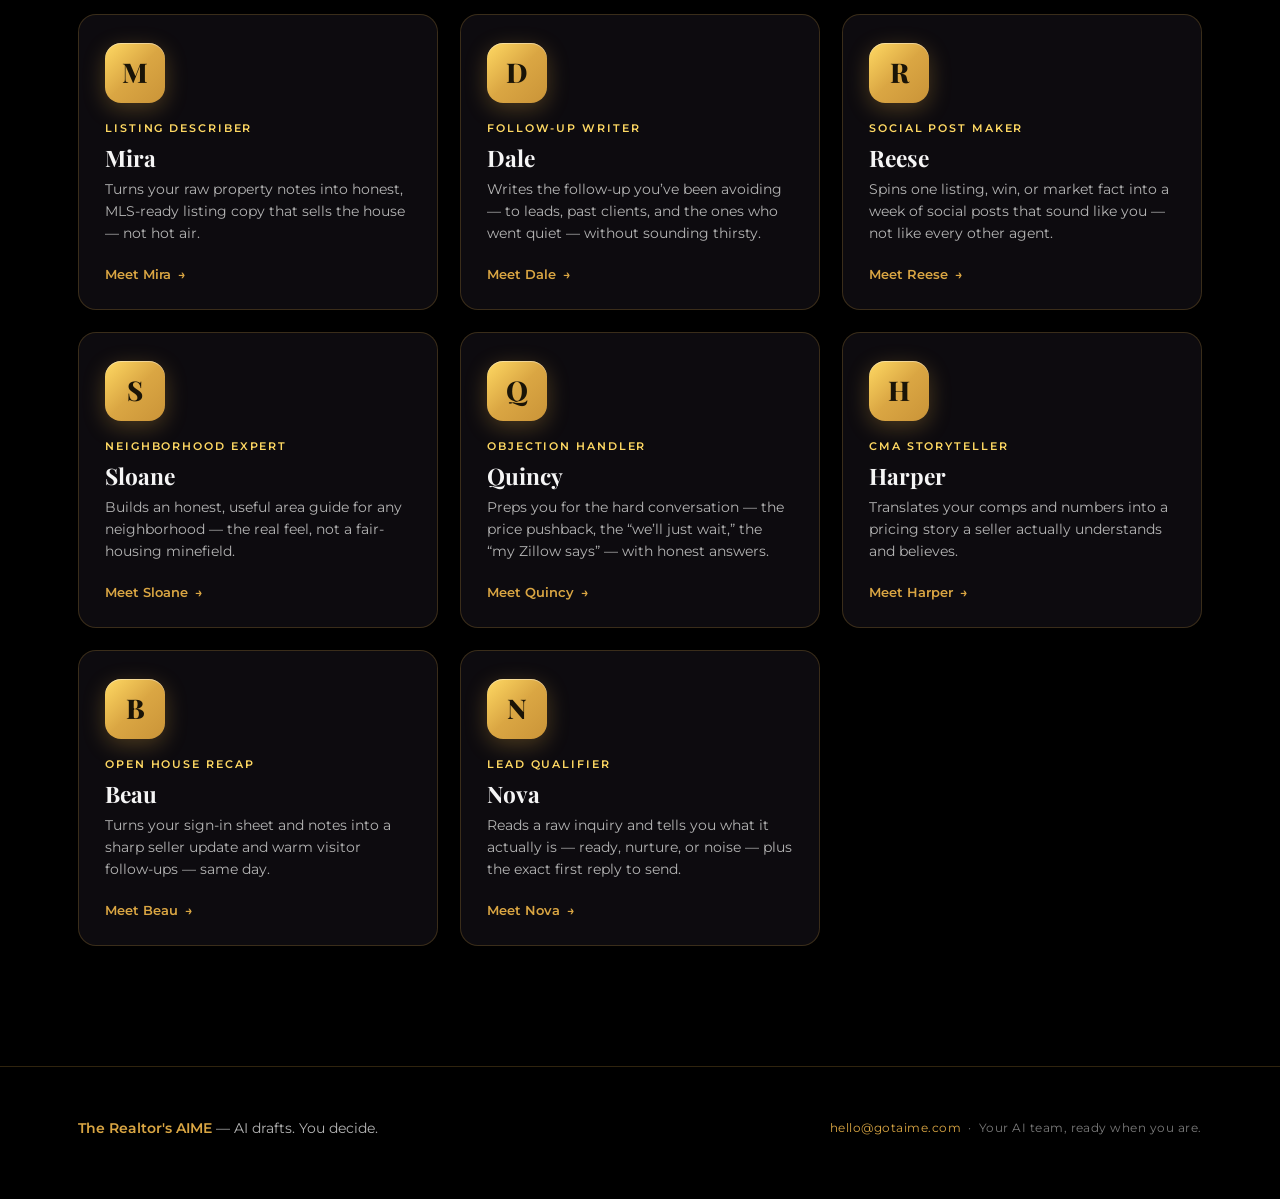
==== commit 1d40839c: "Rebuild hub image-driven with Charli's real brand assets (no emoji/icons) - Bundle her real Realtor " ====
--- a/ai-employees.html
+++ b/ai-employees.html
@@ -55,6 +55,9 @@
         copy the prompt, and put it to work in the next five minutes. You stay the
         fiduciary — they just do the typing.
       </p>
+      <figure class="team-banner">
+        <img src="assets/img/team.jpg" alt="Your AIME real-estate AI team" />
+      </figure>
     </div>
   </section>
 
--- a/assets/css/styles.css
+++ b/assets/css/styles.css
@@ -800,3 +800,106 @@
   .hero-wordmark::after { display: none; }
   .flair-on .reveal { opacity: 1; transform: none; transition: none; }
 }
+
+/* =====================================================================
+   IMAGE-DRIVEN — real brand photography (replaces all icons/emoji)
+   ===================================================================== */
+
+/* Header brand mark = real AIME wordmark image */
+.brand-logo {
+  width: 40px; height: 40px;
+  border-radius: 50%;
+  box-shadow: var(--glow-shadow);
+  flex-shrink: 0;
+  object-fit: cover;
+}
+
+/* Hero: real AIME logo + cinematic brand showcase image */
+.hero { padding: 60px 0 54px; }
+.hero-logo {
+  width: 240px; max-width: 66%;
+  height: auto; margin: 0 auto 20px;
+  filter: drop-shadow(0 6px 30px rgba(218,166,67,0.22));
+  animation: floatIn 0.9s cubic-bezier(.2,.7,.3,1) both;
+}
+.hero-showcase {
+  position: relative;
+  max-width: 940px;
+  margin: 34px auto 24px;
+  border-radius: var(--radius);
+  overflow: hidden;
+  border: 1px solid var(--hairline-2);
+  box-shadow: var(--card-shadow), var(--glow-shadow);
+  animation: floatIn 1s cubic-bezier(.2,.7,.3,1) both;
+}
+.hero-showcase img { width: 100%; display: block; }
+.hero-showcase::after {
+  content: ''; position: absolute; inset: 0; pointer-events: none;
+  box-shadow: inset 0 0 60px rgba(0,0,0,0.35);
+  border-radius: var(--radius);
+}
+.hero .sub { font-size: 1rem; color: var(--text-muted); }
+.hero .sub strong { color: var(--gold); font-weight: 700; letter-spacing: 0.02em; }
+
+/* Image-driven channel tiles: real photo on top, text below */
+.channel-tile { padding: 0; overflow: hidden; }
+.tile-media {
+  position: relative;
+  aspect-ratio: 16 / 10;
+  overflow: hidden;
+  background: #0a0a0a;
+}
+.tile-media img {
+  width: 100%; height: 100%;
+  object-fit: cover; object-position: center;
+  display: block;
+  transition: transform 0.55s cubic-bezier(.2,.7,.3,1);
+}
+.channel-tile:hover .tile-media img { transform: scale(1.06); }
+.tile-media::after {
+  content: ''; position: absolute; inset: 0; pointer-events: none;
+  background: linear-gradient(180deg, rgba(0,0,0,0) 45%, rgba(0,0,0,0.55) 100%);
+}
+.tile-text {
+  position: relative; z-index: 1;
+  display: flex; flex-direction: column; flex: 1;
+  padding: 20px 24px 24px;
+}
+.tile-text h3 { font-family: var(--serif); font-weight: 700; font-size: 1.46rem; margin-bottom: 8px; color: var(--text); }
+.tile-text p { font-size: 0.9rem; color: var(--text-muted); line-height: 1.5; flex: 1; }
+.tile-text .tile-foot { margin-top: 18px; }
+
+/* AI Employees gallery: real team banner */
+.team-banner {
+  max-width: 920px;
+  margin: 8px auto 6px;
+  border-radius: var(--radius);
+  overflow: hidden;
+  border: 1px solid var(--hairline-2);
+  box-shadow: var(--card-shadow), var(--glow-shadow);
+}
+.team-banner img { width: 100%; display: block; }
+
+/* Branded gold monogram (replaces the generic SVG avatars) */
+.emp-mono, .detail-mono {
+  display: grid; place-items: center;
+  font-family: var(--serif); font-weight: 800;
+  color: #1a1407;
+  background: var(--gold-grad);
+  box-shadow: 0 6px 22px rgba(218,166,67,0.30), inset 0 1px 0 rgba(255,255,255,0.4);
+}
+.emp-mono {
+  width: 60px; height: 60px; border-radius: 16px;
+  font-size: 1.7rem; margin-bottom: 18px;
+  position: relative; z-index: 1;
+}
+.detail-mono {
+  width: 92px; height: 92px; border-radius: 22px;
+  font-size: 2.6rem; flex-shrink: 0;
+  box-shadow: var(--glow-shadow), inset 0 1px 0 rgba(255,255,255,0.45);
+}
+
+@media (max-width: 620px) {
+  .hero-logo { width: 180px; }
+  .tile-media { aspect-ratio: 16 / 9; }
+}
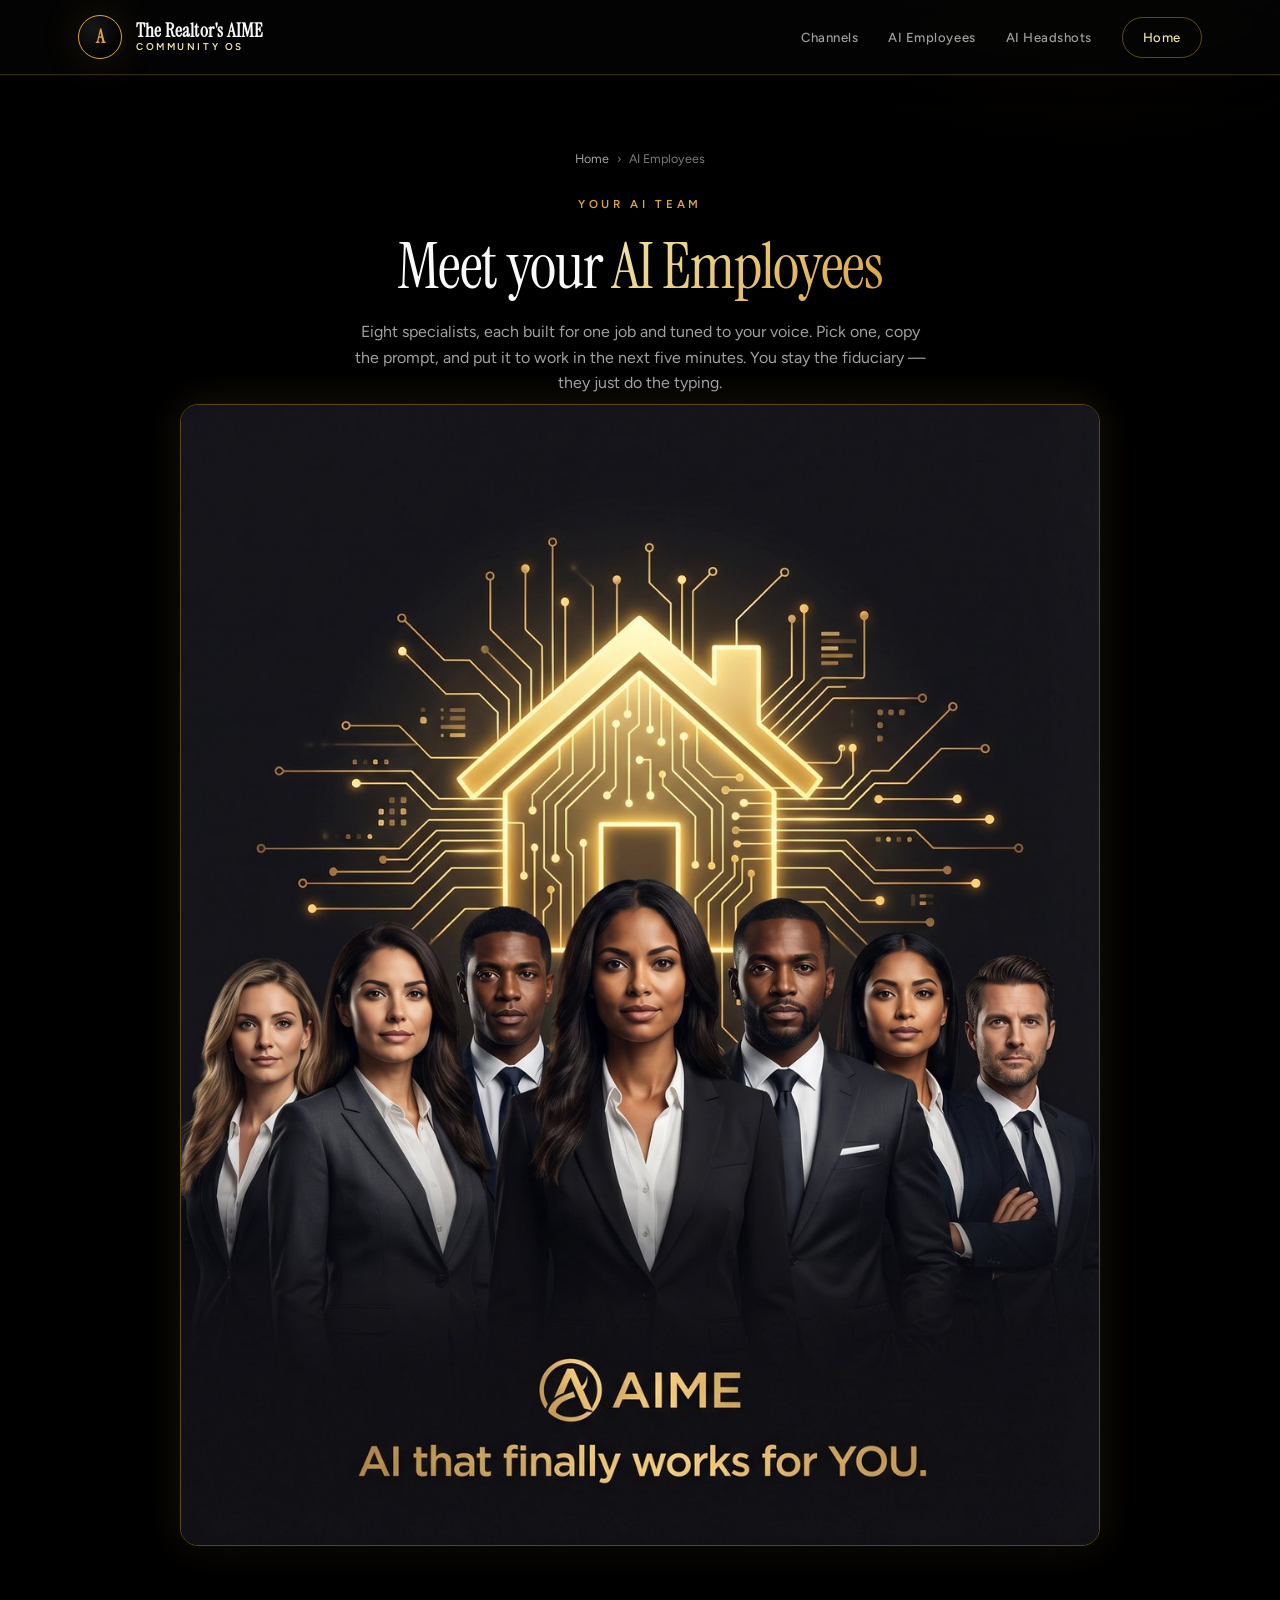
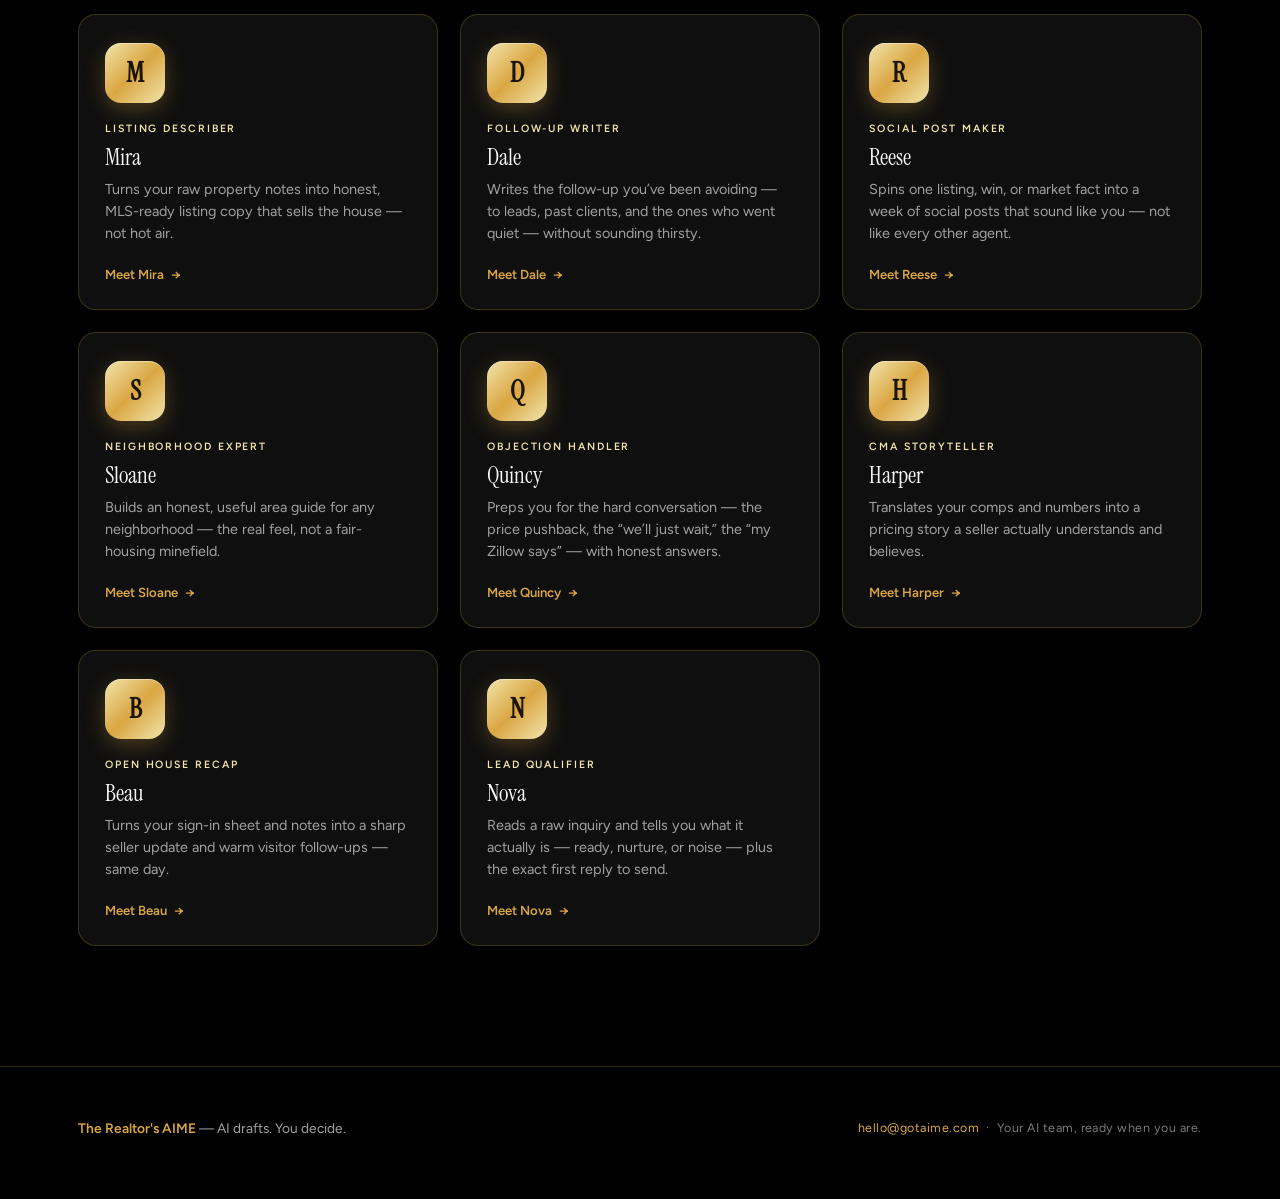
==== commit c95f9b53: "Restyle hub to match her live page (live.realtoraime.com) - Fonts: Instrument Serif (headlines) + Fi" ====
--- a/ai-employees.html
+++ b/ai-employees.html
@@ -17,7 +17,7 @@
 
   <link rel="preconnect" href="https://fonts.googleapis.com" />
   <link rel="preconnect" href="https://fonts.gstatic.com" crossorigin />
-  <link href="https://fonts.googleapis.com/css2?family=Playfair+Display:wght@600;700;800&family=Montserrat:wght@400;500;600;700&display=swap" rel="stylesheet" />
+  <link href="https://fonts.googleapis.com/css2?family=Instrument+Serif:ital@0;1&family=Figtree:wght@400;500;600;700;800&display=swap" rel="stylesheet" />
   <link rel="stylesheet" href="assets/css/styles.css" />
 </head>
 <body>
--- a/assets/css/styles.css
+++ b/assets/css/styles.css
@@ -5,33 +5,32 @@
    ===================================================================== */
 
 :root {
-  /* Core palette — CHARLI'S EXACT AIME GOLD on pure/near black.
-     From AIME_Global_Instructions.md. Clean black + white + gold.
-     NO #D4AF37, NO champagne, NO brown-gold (#9A6A27 retired). */
+  /* Palette MATCHED to her live page (live.realtoraime.com): gold + champagne
+     accent on neutral black, Instrument Serif headlines + Figtree body. */
   --black:        #000000;   /* Pure Black — base background */
-  --gold:         #DAA643;   /* Primary Gold (AIME) — primary accent */
-  --champagne:    #FFD963;   /* Gold Highlight (alias kept for accents) */
-  --glow:         #FFD963;   /* Gold Highlight — highlights */
+  --gold:         #DAA643;   /* AIME primary gold */
+  --champagne:    #F1E5AC;   /* Champagne accent (serif emphasis) — live-page signature */
+  --glow:         #F1E5AC;
   --deep:         #CA9438;   /* Deep Gold */
 
-  /* Supporting tones — NEUTRAL near-black (no brown tint) + CLEAN WHITE text */
-  --near-black:   #0D0B0F;   /* Near Black (AIME) */
-  --panel:        #0D0B0F;
-  --panel-2:      #141118;
-  --hairline:     rgba(218, 166, 67, 0.22);
-  --hairline-2:   rgba(218, 166, 67, 0.40);
-  --text:         #F5F5F5;   /* clean off-white — NOT beige/tan */
-  --text-muted:   #B4B4B4;   /* neutral gray */
-  --text-dim:     #7A7A7A;   /* neutral dim gray */
-
-  /* Effects — gradient = highlight -> primary -> deep gold (no brown midtone) */
-  --gold-grad:    linear-gradient(135deg, #FFD963 0%, #DAA643 50%, #CA9438 100%);
+  /* Supporting tones — neutral near-blacks (#0A0A0A / #161616, like the live page) */
+  --near-black:   #0A0A0A;
+  --panel:        #0F0F0F;
+  --panel-2:      #161616;
+  --hairline:     rgba(212, 175, 55, 0.22);
+  --hairline-2:   rgba(212, 175, 55, 0.42);
+  --text:         #FAFAFA;   /* near-white (live page) */
+  --text-muted:   #A1A1A1;   /* muted gray (live page) */
+  --text-dim:     #7A7A7A;
+
+  /* Signature metallic gold gradient (champagne -> gold -> champagne) */
+  --gold-grad:    linear-gradient(135deg, #F1E5AC 0%, #DAA643 50%, #F1E5AC 100%);
   --gold-grad-soft: linear-gradient(135deg, rgba(218,166,67,0.10), rgba(218,166,67,0.02));
   --glow-shadow:  0 0 40px rgba(218, 166, 67, 0.16);
-  --card-shadow:  0 18px 50px rgba(0, 0, 0, 0.6);
-
-  --serif: 'Playfair Display', Georgia, serif;
-  --sans:  'Montserrat', -apple-system, BlinkMacSystemFont, 'Segoe UI', sans-serif;
+  --card-shadow:  0 22px 60px rgba(0, 0, 0, 0.66);
+
+  --serif: 'Instrument Serif', 'Playfair Display', Georgia, serif;
+  --sans:  'Figtree', -apple-system, BlinkMacSystemFont, 'Segoe UI', sans-serif;
 
   --radius:   18px;
   --radius-sm: 12px;
@@ -903,3 +902,104 @@
   .hero-logo { width: 180px; }
   .tile-media { aspect-ratio: 16 / 9; }
 }
+
+/* =====================================================================
+   LIVE-PAGE MATCH — premium sales-page aesthetic (live.realtoraime.com):
+   full-bleed dark photographic hero, Instrument Serif + champagne accent,
+   gold pill label, gold pill button. Gold #DAA643 family on neutral black.
+   ===================================================================== */
+
+/* Instrument Serif is single-weight; let serif headings sit at 400 */
+h1, h2, h3 { font-weight: 400; letter-spacing: 0; }
+
+/* Full-bleed photographic hero */
+.hero {
+  position: relative;
+  min-height: 84vh;
+  display: flex; align-items: center; justify-content: center;
+  text-align: center;
+  padding: 132px 0 96px;
+  overflow: hidden;
+  isolation: isolate;
+}
+.hero-bg { position: absolute; inset: 0; z-index: -2; }
+.hero-bg img { width: 100%; height: 100%; object-fit: cover; object-position: center 62%; }
+.hero-bg::after {
+  content: ''; position: absolute; inset: 0; z-index: -1;
+  background:
+    radial-gradient(1100px 560px at 50% 36%, rgba(218,166,67,0.10), transparent 70%),
+    linear-gradient(180deg, rgba(0,0,0,0.74) 0%, rgba(0,0,0,0.50) 44%, rgba(0,0,0,0.92) 100%);
+}
+.hero::before, .hero::after { display: none; }   /* drop the old grid/glow over the photo */
+
+.hero-pill {
+  display: inline-flex; align-items: center; gap: 9px;
+  font-family: var(--sans);
+  font-size: 0.68rem; letter-spacing: 0.24em; text-transform: uppercase; font-weight: 600;
+  color: var(--champagne);
+  border: 1px solid var(--hairline-2);
+  background: rgba(0,0,0,0.34);
+  padding: 8px 18px; border-radius: 100px;
+  margin-bottom: 26px;
+  backdrop-filter: blur(5px);
+}
+.hero-pill .dot { width: 6px; height: 6px; border-radius: 50%; background: var(--gold-grad); box-shadow: 0 0 10px rgba(241,229,172,0.8); }
+
+.hero-logo {
+  width: 188px; max-width: 58%; margin: 0 auto 22px;
+  filter: drop-shadow(0 6px 26px rgba(0,0,0,0.6));
+}
+.hero h1 {
+  font-family: var(--serif); font-weight: 400;
+  font-size: clamp(3rem, 8.2vw, 6.2rem);
+  line-height: 1.02; color: #fff;
+  text-shadow: 0 4px 40px rgba(0,0,0,0.6);
+  margin-bottom: 22px;
+}
+.hero h1 em, .serif-accent { font-style: italic; color: var(--champagne); }
+.hero .lede {
+  font-family: var(--sans);
+  max-width: 600px; margin: 0 auto 34px;
+  color: #E9E9E9; font-size: 1.1rem; line-height: 1.6;
+  text-shadow: 0 2px 18px rgba(0,0,0,0.5);
+}
+.hero .sub { margin-top: 30px; color: var(--text-muted); font-size: 0.92rem; }
+.hero .sub strong { color: var(--champagne); font-weight: 700; }
+.hero-showcase { display: none; }   /* hero is now the full-bleed photo itself */
+
+/* Gold pill button (matches the live "Get Instant Access" button) */
+.btn-gold {
+  display: inline-flex; align-items: center; gap: 10px;
+  font-family: var(--sans); font-weight: 700;
+  font-size: 0.94rem; letter-spacing: 0.01em;
+  color: #1b1408;
+  background: var(--gold-grad);
+  padding: 15px 32px; border-radius: 10px;
+  box-shadow: 0 12px 34px rgba(218,166,67,0.30), inset 0 1px 0 rgba(255,255,255,0.5);
+  transition: transform 0.22s, box-shadow 0.22s;
+}
+.btn-gold:hover { transform: translateY(-2px); box-shadow: 0 16px 42px rgba(218,166,67,0.46), inset 0 1px 0 rgba(255,255,255,0.6); }
+.btn-gold .arrow { transition: transform 0.22s; }
+.btn-gold:hover .arrow { transform: translateX(4px); }
+
+/* Section headings in the live-page voice */
+.section-head h2 { font-size: clamp(2.2rem, 4.4vw, 3.2rem); }
+.section-head .eyebrow { color: var(--champagne); margin-bottom: 14px; }
+
+/* Refined room cards (gold hairline, serif champagne titles) */
+.channel-tile { border-radius: 14px; background: var(--panel); border: 1px solid var(--hairline); }
+.channel-tile:hover { border-color: var(--hairline-2); }
+.tile-text h3 { color: #fff; font-size: 1.7rem; }
+.tile-link { color: var(--champagne); }
+.tile-badge.live { background: var(--gold-grad); color: #1b1408; }
+
+/* Header: refined, on neutral black */
+.brand-names .b1 { font-family: var(--serif); font-size: 1.16rem; }
+.brand-names .b2 { color: var(--champagne); }
+.header-cta { color: var(--champagne) !important; border-color: var(--hairline-2); }
+.header-cta:hover { color: #1b1408 !important; }
+
+@media (max-width: 620px) {
+  .hero { min-height: 78vh; padding: 104px 0 72px; }
+  .hero h1 { font-size: clamp(2.6rem, 12vw, 4rem); }
+}
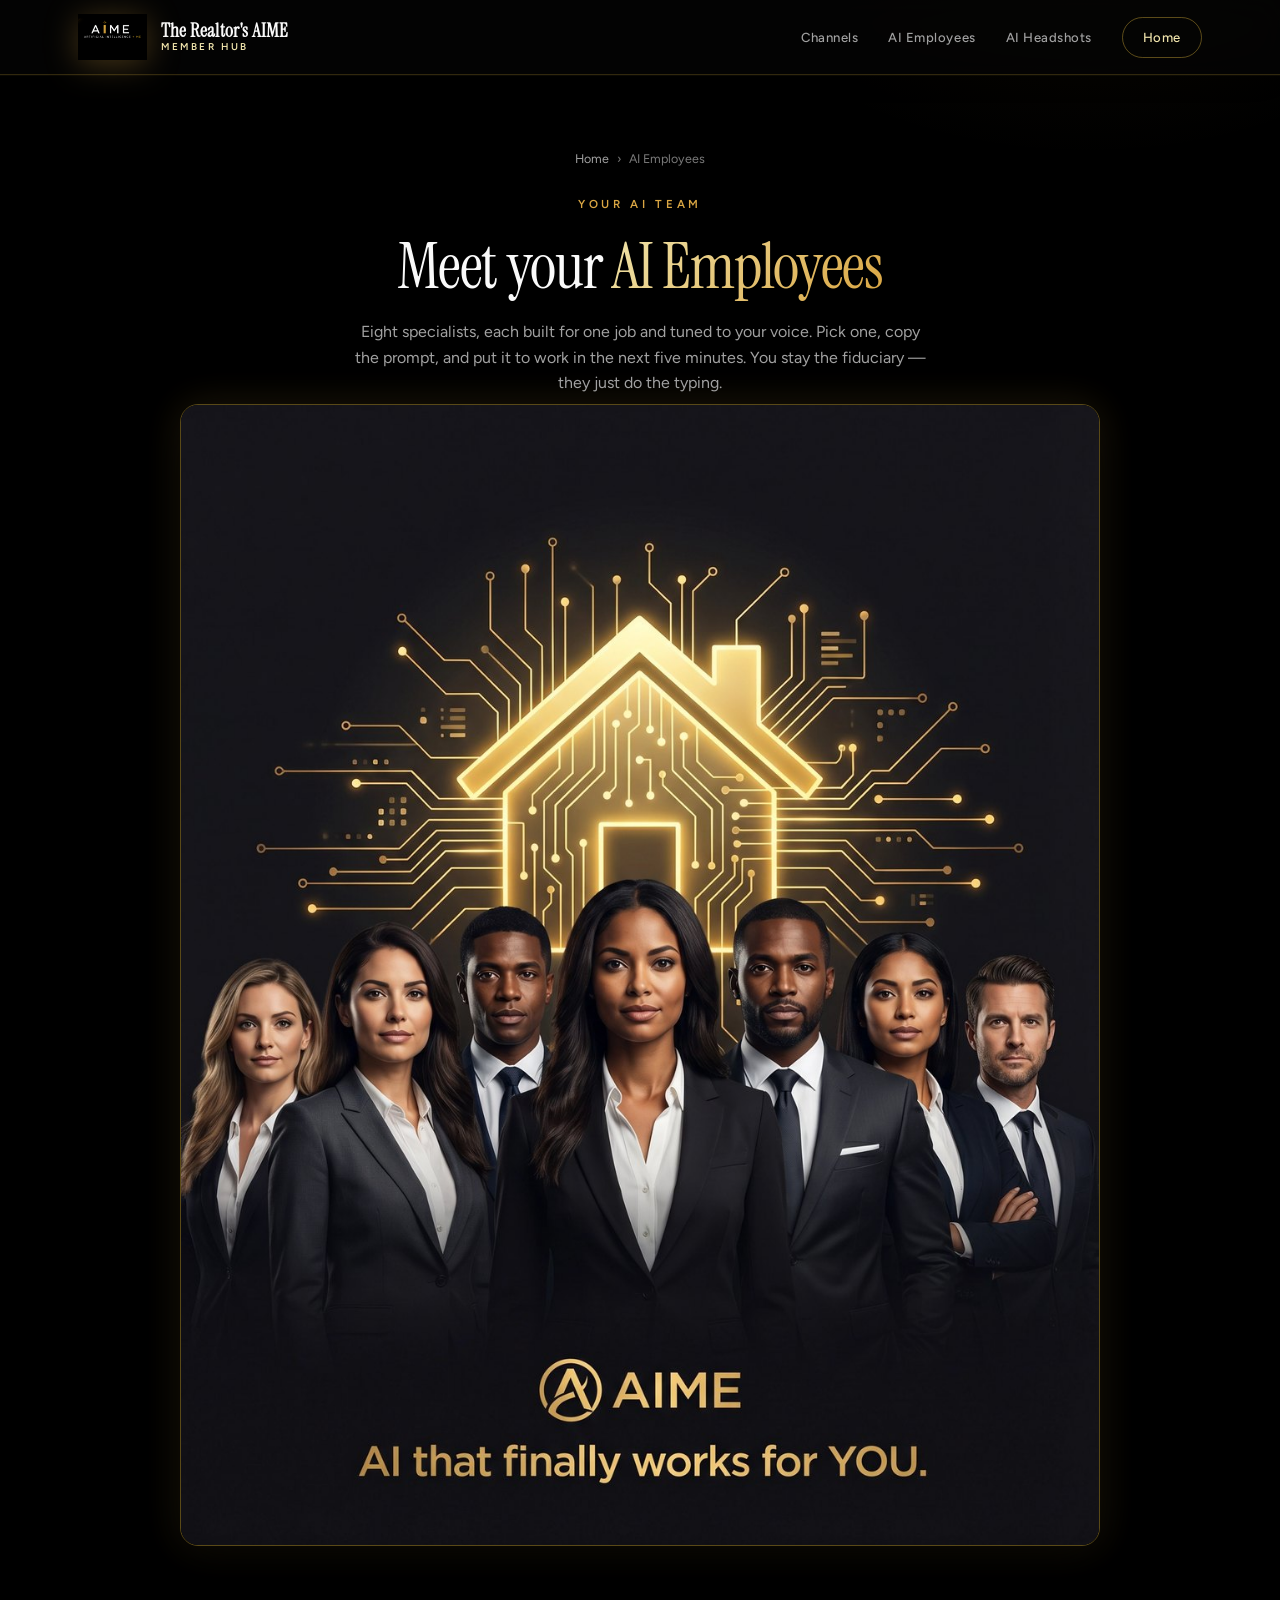
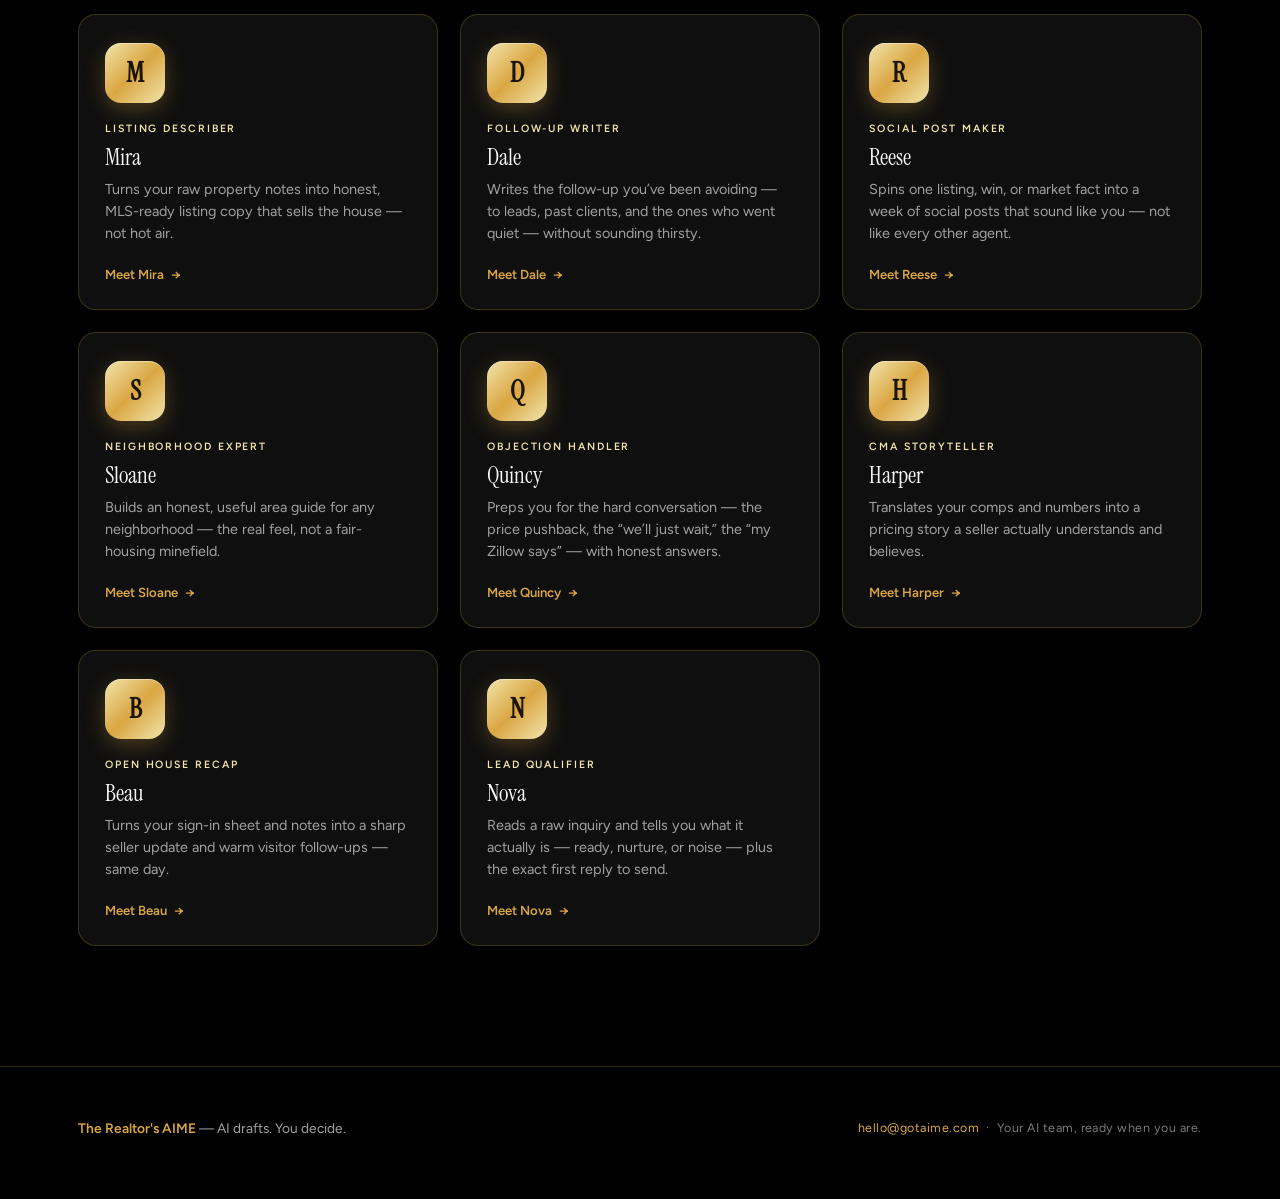
==== commit 9052add5: "Global AI hero, flip cards, real AIME logo; remove "rooms" wording - Hero: cinematic glowing-Earth +" ====
--- a/ai-employees.html
+++ b/ai-employees.html
@@ -26,10 +26,10 @@
   <header class="site-header">
     <div class="wrap">
       <a class="brand-lockup" href="index.html">
-        <span class="emblem"><span>A</span></span>
+        <img class="brand-logo" src="assets/img/logo-aime.png" alt="AIME — Artificial Intelligence + Me" />
         <span class="brand-names">
           <span class="b1">The Realtor's AIME</span>
-          <span class="b2">Community OS</span>
+          <span class="b2">Member Hub</span>
         </span>
       </a>
       <nav class="header-nav">
--- a/assets/css/styles.css
+++ b/assets/css/styles.css
@@ -804,13 +804,13 @@
    IMAGE-DRIVEN — real brand photography (replaces all icons/emoji)
    ===================================================================== */
 
-/* Header brand mark = real AIME wordmark image */
+/* Header brand mark = real gold-on-black AIME logo (full wordmark, not cropped) */
 .brand-logo {
-  width: 40px; height: 40px;
-  border-radius: 50%;
-  box-shadow: var(--glow-shadow);
+  height: 46px;
+  width: auto;
   flex-shrink: 0;
-  object-fit: cover;
+  object-fit: contain;
+  filter: drop-shadow(0 4px 16px rgba(218,166,67,0.30));
 }
 
 /* Hero: real AIME logo + cinematic brand showcase image */
@@ -923,7 +923,7 @@
   isolation: isolate;
 }
 .hero-bg { position: absolute; inset: 0; z-index: -2; }
-.hero-bg img { width: 100%; height: 100%; object-fit: cover; object-position: center 62%; }
+.hero-bg img { width: 100%; height: 100%; object-fit: cover; object-position: center 46%; }
 .hero-bg::after {
   content: ''; position: absolute; inset: 0; z-index: -1;
   background:
@@ -986,7 +986,7 @@
 .section-head h2 { font-size: clamp(2.2rem, 4.4vw, 3.2rem); }
 .section-head .eyebrow { color: var(--champagne); margin-bottom: 14px; }
 
-/* Refined room cards (gold hairline, serif champagne titles) */
+/* Refined cards (gold hairline, serif champagne titles) */
 .channel-tile { border-radius: 14px; background: var(--panel); border: 1px solid var(--hairline); }
 .channel-tile:hover { border-color: var(--hairline-2); }
 .tile-text h3 { color: #fff; font-size: 1.7rem; }
@@ -1003,3 +1003,101 @@
   .hero { min-height: 78vh; padding: 104px 0 72px; }
   .hero h1 { font-size: clamp(2.6rem, 12vw, 4rem); }
 }
+
+/* =====================================================================
+   FLIP CARDS — front = image + title, back = description + CTA.
+   3D flip on hover (desktop) and tap (touch, via .flipped class in JS).
+   ===================================================================== */
+#channels { padding-top: 18px; }
+
+.flip-card {
+  perspective: 1500px;
+  height: 340px;
+  cursor: pointer;
+  background: none;
+  border: none;
+  outline: none;
+}
+.flip-card:focus-visible { outline: 2px solid var(--gold); outline-offset: 4px; border-radius: 16px; }
+
+.flip-inner {
+  position: relative;
+  width: 100%;
+  height: 100%;
+  transform-style: preserve-3d;
+  transition: transform 0.7s cubic-bezier(.2,.7,.3,1);
+}
+.flip-card:hover .flip-inner,
+.flip-card.flipped .flip-inner { transform: rotateY(180deg); }
+
+.flip-front,
+.flip-back {
+  position: absolute;
+  inset: 0;
+  border-radius: 14px;
+  overflow: hidden;
+  border: 1px solid var(--hairline);
+  background: var(--panel);
+  -webkit-backface-visibility: hidden;
+          backface-visibility: hidden;
+  box-shadow: var(--card-shadow);
+}
+.flip-card:hover .flip-front,
+.flip-card:hover .flip-back,
+.flip-card.flipped .flip-front,
+.flip-card.flipped .flip-back {
+  border-color: var(--hairline-2);
+  box-shadow: var(--card-shadow), 0 0 36px rgba(218,166,67,0.22);
+}
+
+/* FRONT — full-bleed image with title overlaid at the bottom */
+.flip-front .tile-media { position: absolute; inset: 0; aspect-ratio: auto; }
+.flip-front .tile-media img { width: 100%; height: 100%; object-fit: cover; object-position: center; transition: transform 0.6s cubic-bezier(.2,.7,.3,1); }
+.flip-card:hover .flip-front .tile-media img { transform: scale(1.05); }
+.flip-front .tile-media::after {
+  content: ''; position: absolute; inset: 0; pointer-events: none;
+  background: linear-gradient(180deg, rgba(0,0,0,0) 38%, rgba(0,0,0,0.85) 100%);
+}
+.flip-front-label {
+  position: absolute; left: 0; right: 0; bottom: 0; z-index: 1;
+  display: flex; align-items: center; justify-content: space-between;
+  gap: 12px; padding: 20px 22px;
+}
+.flip-front-label h3 { font-family: var(--serif); font-weight: 400; font-size: 1.7rem; color: #fff; margin: 0; }
+.flip-card.is-live .flip-front::before {
+  content: ''; position: absolute; top: 0; left: 0; right: 0; height: 3px;
+  background: var(--gold-grad); z-index: 2;
+}
+
+/* BACK — gold-tinted panel with the description + CTA */
+.flip-back {
+  transform: rotateY(180deg);
+  display: flex; flex-direction: column; justify-content: center;
+  padding: 30px 28px;
+  background:
+    linear-gradient(160deg, rgba(218,166,67,0.10), rgba(218,166,67,0.02)),
+    var(--panel);
+}
+.flip-back::before {
+  content: ''; position: absolute; top: 0; left: 0; right: 0; height: 3px;
+  background: var(--gold-grad);
+}
+.flip-back h3 { font-family: var(--serif); font-weight: 400; font-size: 1.6rem; color: #fff; margin-bottom: 12px; }
+.flip-back p { font-size: 0.96rem; color: var(--text-muted); line-height: 1.55; }
+.flip-cta {
+  margin-top: 20px;
+  display: inline-flex; align-items: center; gap: 8px;
+  font-size: 0.86rem; font-weight: 700; letter-spacing: 0.02em;
+  color: var(--champagne);
+}
+.flip-cta .arrow { transition: transform 0.25s; }
+.flip-card:hover .flip-cta .arrow { transform: translateX(4px); }
+.flip-cta.muted { color: var(--text-dim); font-weight: 600; }
+
+@media (max-width: 620px) {
+  .flip-card { height: 300px; }
+  .flip-front-label h3 { font-size: 1.5rem; }
+}
+@media (prefers-reduced-motion: reduce) {
+  .flip-inner { transition: none; }
+}
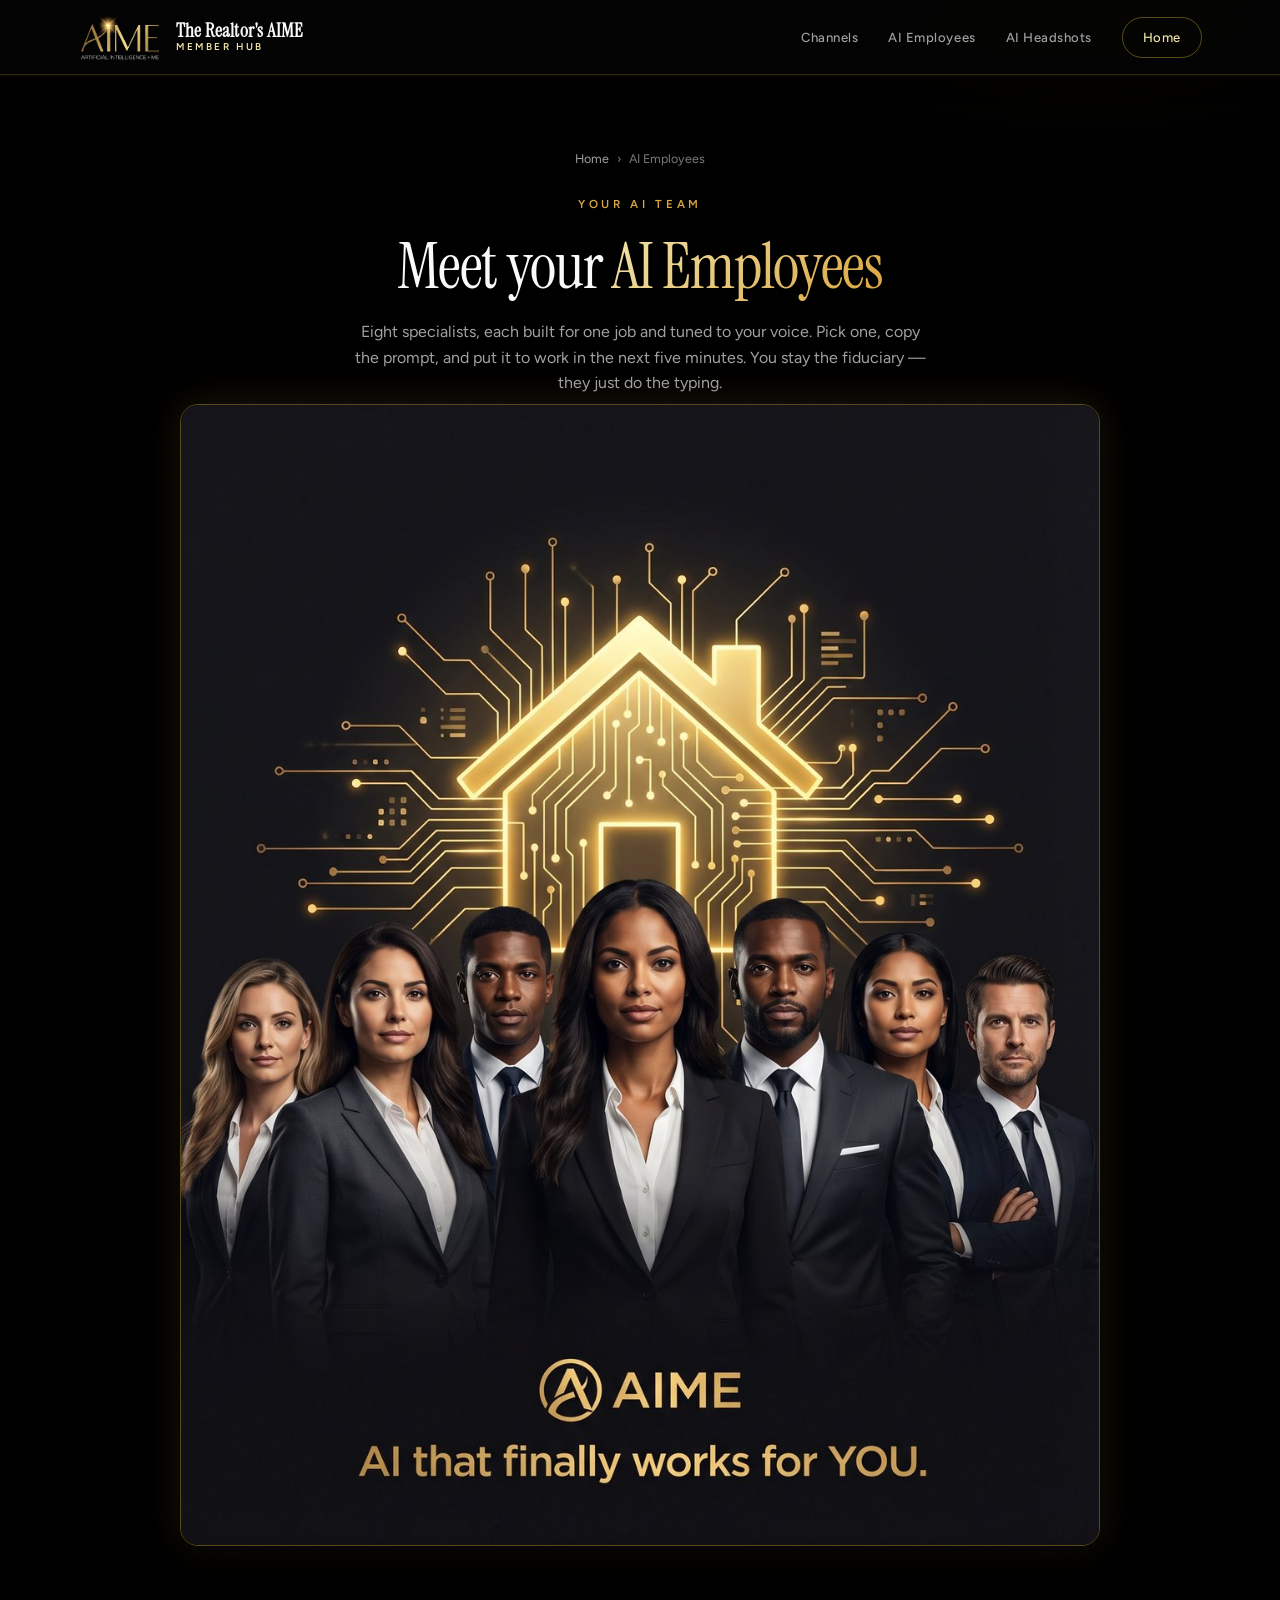
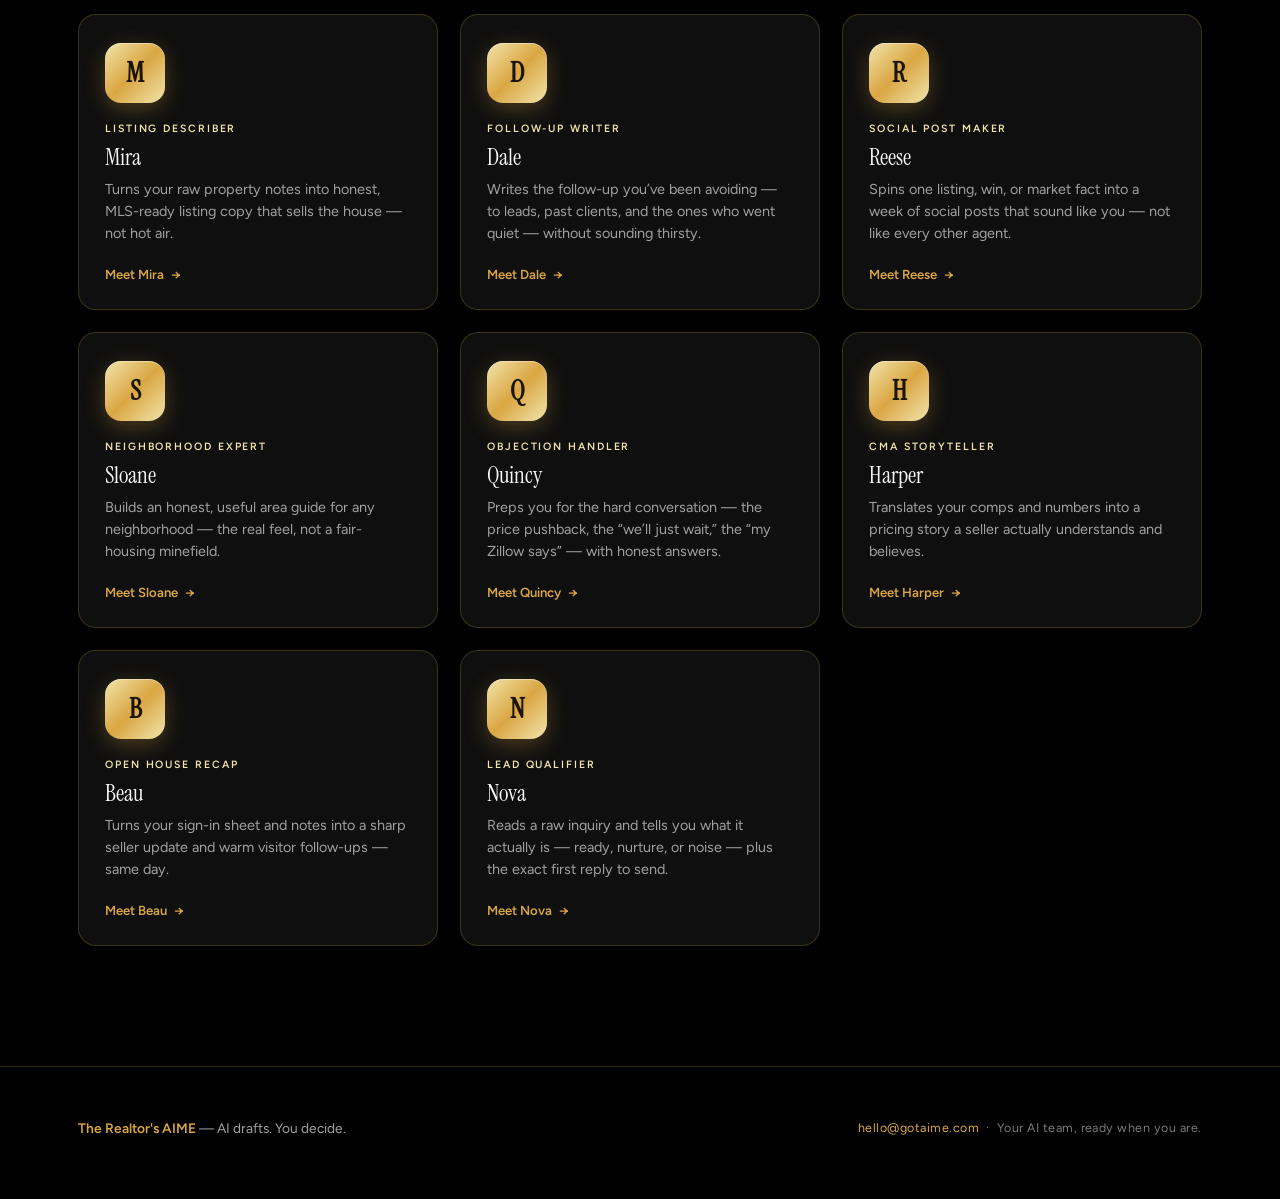
==== commit 7520b80a: "Use Charli's real Realtor's AIME logos; remove wrong logo-aime.png - Header: real AIME wordmark (gol" ====
--- a/ai-employees.html
+++ b/ai-employees.html
@@ -26,7 +26,7 @@
   <header class="site-header">
     <div class="wrap">
       <a class="brand-lockup" href="index.html">
-        <img class="brand-logo" src="assets/img/logo-aime.png" alt="AIME — Artificial Intelligence + Me" />
+        <img class="brand-logo" src="assets/img/aime-wordmark.png" alt="AIME — Artificial Intelligence + Me" />
         <span class="brand-names">
           <span class="b1">The Realtor's AIME</span>
           <span class="b2">Member Hub</span>
--- a/assets/css/styles.css
+++ b/assets/css/styles.css
@@ -804,13 +804,12 @@
    IMAGE-DRIVEN — real brand photography (replaces all icons/emoji)
    ===================================================================== */
 
-/* Header brand mark = real gold-on-black AIME logo (full wordmark, not cropped) */
+/* Header brand mark = real gold-on-black AIME wordmark (blends on black) */
 .brand-logo {
-  height: 46px;
+  height: 48px;
   width: auto;
   flex-shrink: 0;
   object-fit: contain;
-  filter: drop-shadow(0 4px 16px rgba(218,166,67,0.30));
 }
 
 /* Hero: real AIME logo + cinematic brand showcase image */
@@ -899,7 +898,7 @@
 }
 
 @media (max-width: 620px) {
-  .hero-logo { width: 180px; }
+  .hero-logo { width: 230px; }
   .tile-media { aspect-ratio: 16 / 9; }
 }
 
@@ -946,8 +945,12 @@
 .hero-pill .dot { width: 6px; height: 6px; border-radius: 50%; background: var(--gold-grad); box-shadow: 0 0 10px rgba(241,229,172,0.8); }
 
 .hero-logo {
-  width: 188px; max-width: 58%; margin: 0 auto 22px;
-  filter: drop-shadow(0 6px 26px rgba(0,0,0,0.6));
+  width: 320px; max-width: 82%; margin: 0 auto 18px;
+  border-radius: 20px;
+  box-shadow:
+    0 22px 64px rgba(0,0,0,0.62),
+    0 0 0 1px rgba(218,166,67,0.40),
+    0 0 56px rgba(218,166,67,0.22);
 }
 .hero h1 {
   font-family: var(--serif); font-weight: 400;
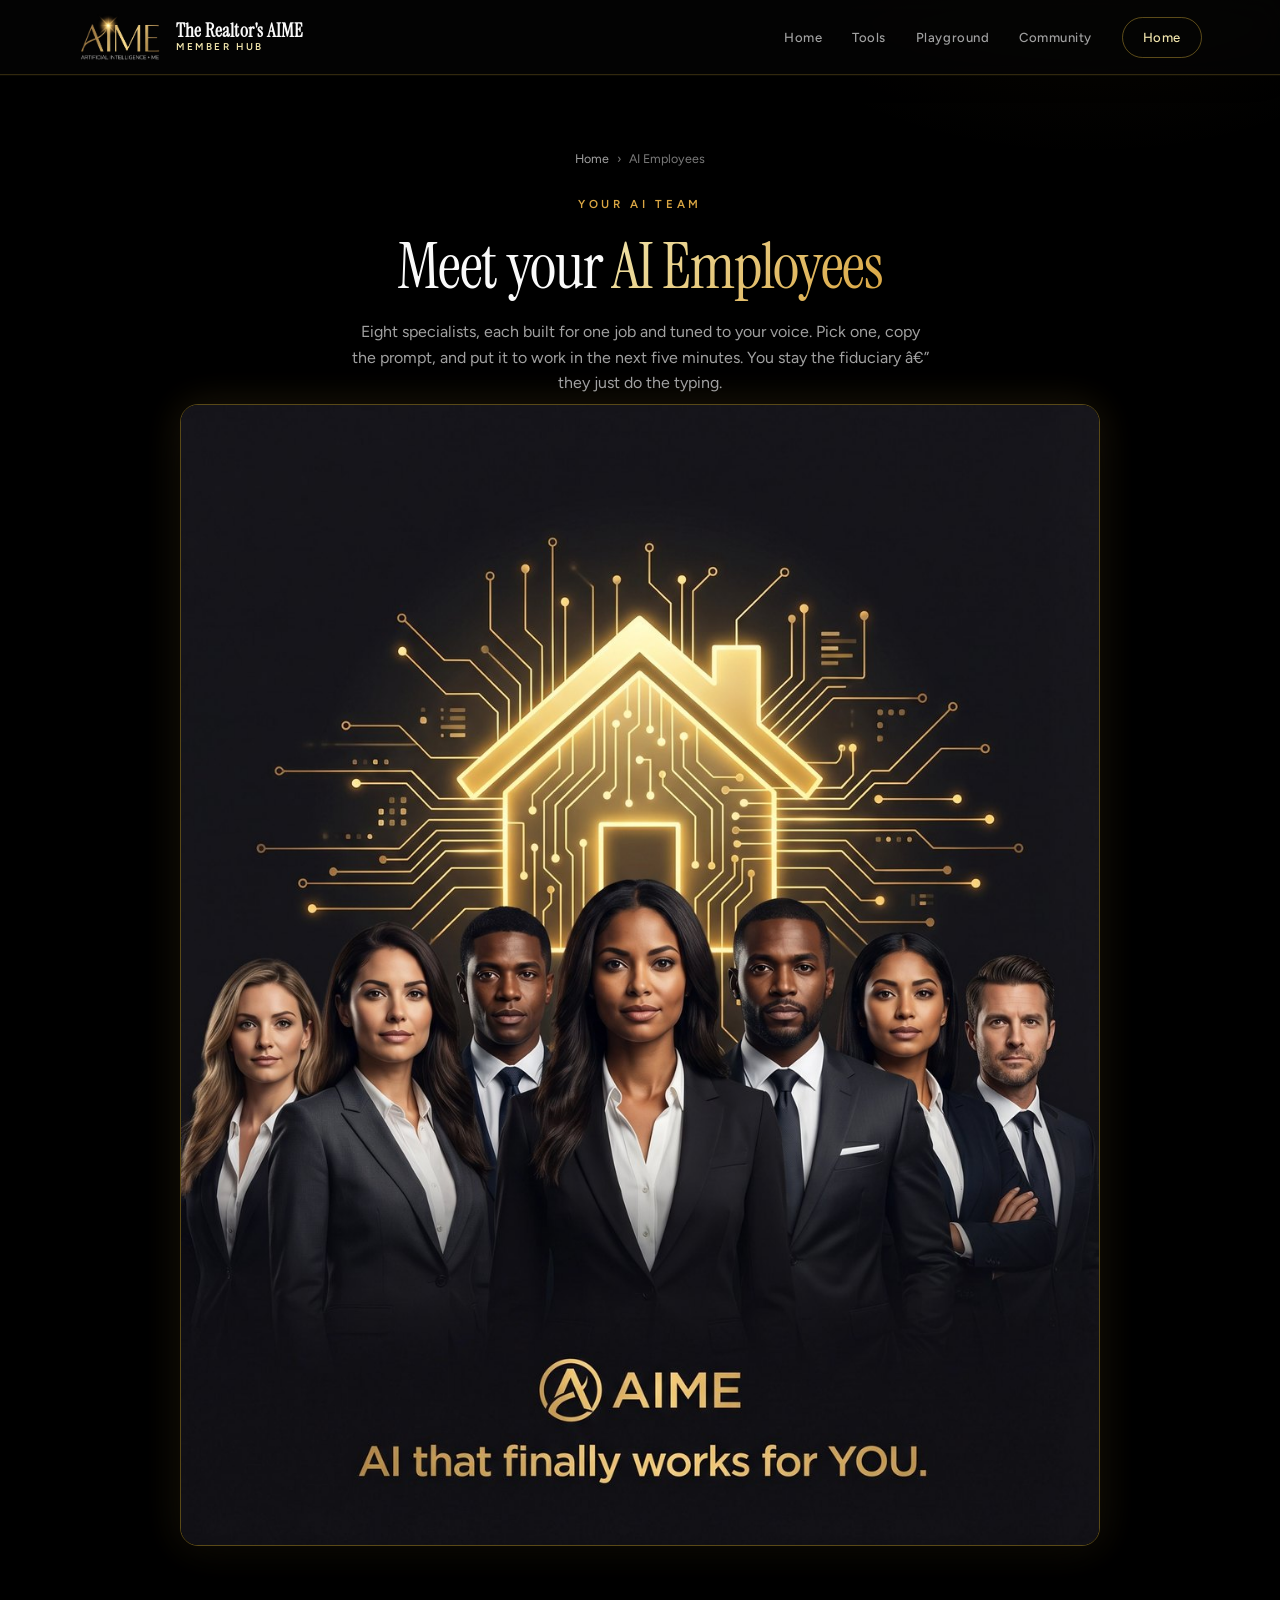
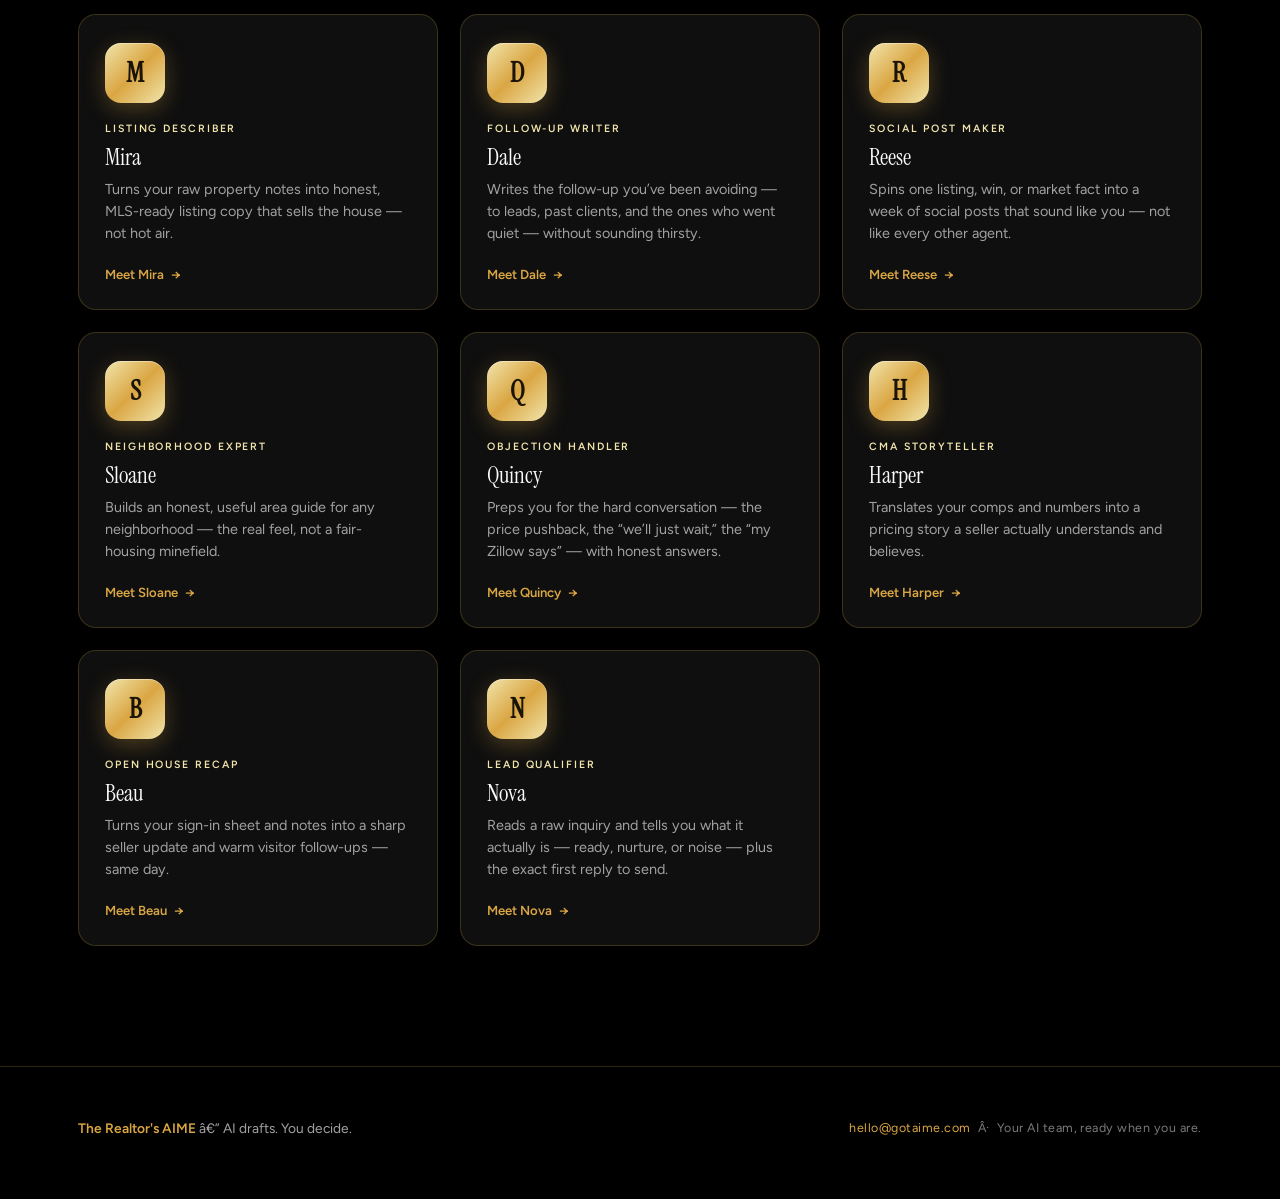
==== commit acf49bc1: "Hub: new Home/Tools/Playground/Community nav, remove hero logo, add tools+playground+community pages" ====
--- a/ai-employees.html
+++ b/ai-employees.html
@@ -1,10 +1,11 @@
-<!DOCTYPE html>
+﻿<!DOCTYPE html>
 <html lang="en">
 <head>
+    <script src="https://links.gotaime.com/js/external-tracking.js" data-tracking-id="tk_509ab4ac86254f45aa2d88082ce583ae"></script>
   <meta charset="UTF-8" />
   <meta name="viewport" content="width=device-width, initial-scale=1.0, viewport-fit=cover" />
-  <title>AI Employees · The Realtor's AIME</title>
-  <meta name="description" content="Meet your AI team — listing copy, follow-ups, social, CMAs and more. Each one comes with a real, ready-to-paste prompt built for realtors." />
+  <title>AI Employees Â· The Realtor's AIME</title>
+  <meta name="description" content="Meet your AI team â€” listing copy, follow-ups, social, CMAs and more. Each one comes with a real, ready-to-paste prompt built for realtors." />
 
   <!-- PWA -->
   <link rel="manifest" href="manifest.webmanifest" />
@@ -24,18 +25,20 @@
 
   <!-- ============ HEADER ============ -->
   <header class="site-header">
+    <script src="https://links.gotaime.com/js/external-tracking.js" data-tracking-id="tk_509ab4ac86254f45aa2d88082ce583ae"></script>
     <div class="wrap">
       <a class="brand-lockup" href="index.html">
-        <img class="brand-logo" src="assets/img/aime-wordmark.png" alt="AIME — Artificial Intelligence + Me" />
+        <img class="brand-logo" src="assets/img/aime-wordmark.png" alt="AIME â€” Artificial Intelligence + Me" />
         <span class="brand-names">
           <span class="b1">The Realtor's AIME</span>
           <span class="b2">Member Hub</span>
         </span>
       </a>
       <nav class="header-nav">
-        <a href="index.html#channels">Channels</a>
-        <a href="ai-employees.html">AI Employees</a>
-        <a href="https://headshots.gotaime.com" target="_blank" rel="noopener">AI Headshots</a>
+        <a href="index.html">Home</a>
+        <a href="tools.html">Tools</a>
+        <a href="playground.html">Playground</a>
+        <a href="community.html">Community</a>
         <button class="install-btn" id="installBtn" hidden type="button">Install app</button>
         <a class="header-cta" href="index.html">Home</a>
       </nav>
@@ -53,7 +56,7 @@
       <p>
         Eight specialists, each built for one job and tuned to your voice. Pick one,
         copy the prompt, and put it to work in the next five minutes. You stay the
-        fiduciary — they just do the typing.
+        fiduciary â€” they just do the typing.
       </p>
       <figure class="team-banner">
         <img src="assets/img/team.jpg" alt="Your AIME real-estate AI team" />
@@ -76,10 +79,10 @@
   <footer class="site-footer">
     <div class="wrap">
       <div class="footer-tag">
-        <strong>The Realtor's AIME</strong> — AI drafts. You decide.
+        <strong>The Realtor's AIME</strong> â€” AI drafts. You decide.
       </div>
       <div class="footer-meta">
-        <a href="mailto:hello@gotaime.com">hello@gotaime.com</a> &nbsp;·&nbsp; Your AI team, ready when you are.
+        <a href="mailto:hello@gotaime.com">hello@gotaime.com</a> &nbsp;Â·&nbsp; Your AI team, ready when you are.
       </div>
     </div>
   </footer>
@@ -90,3 +93,4 @@
   <script src="assets/js/flair.js"></script>
 </body>
 </html>
+                           
